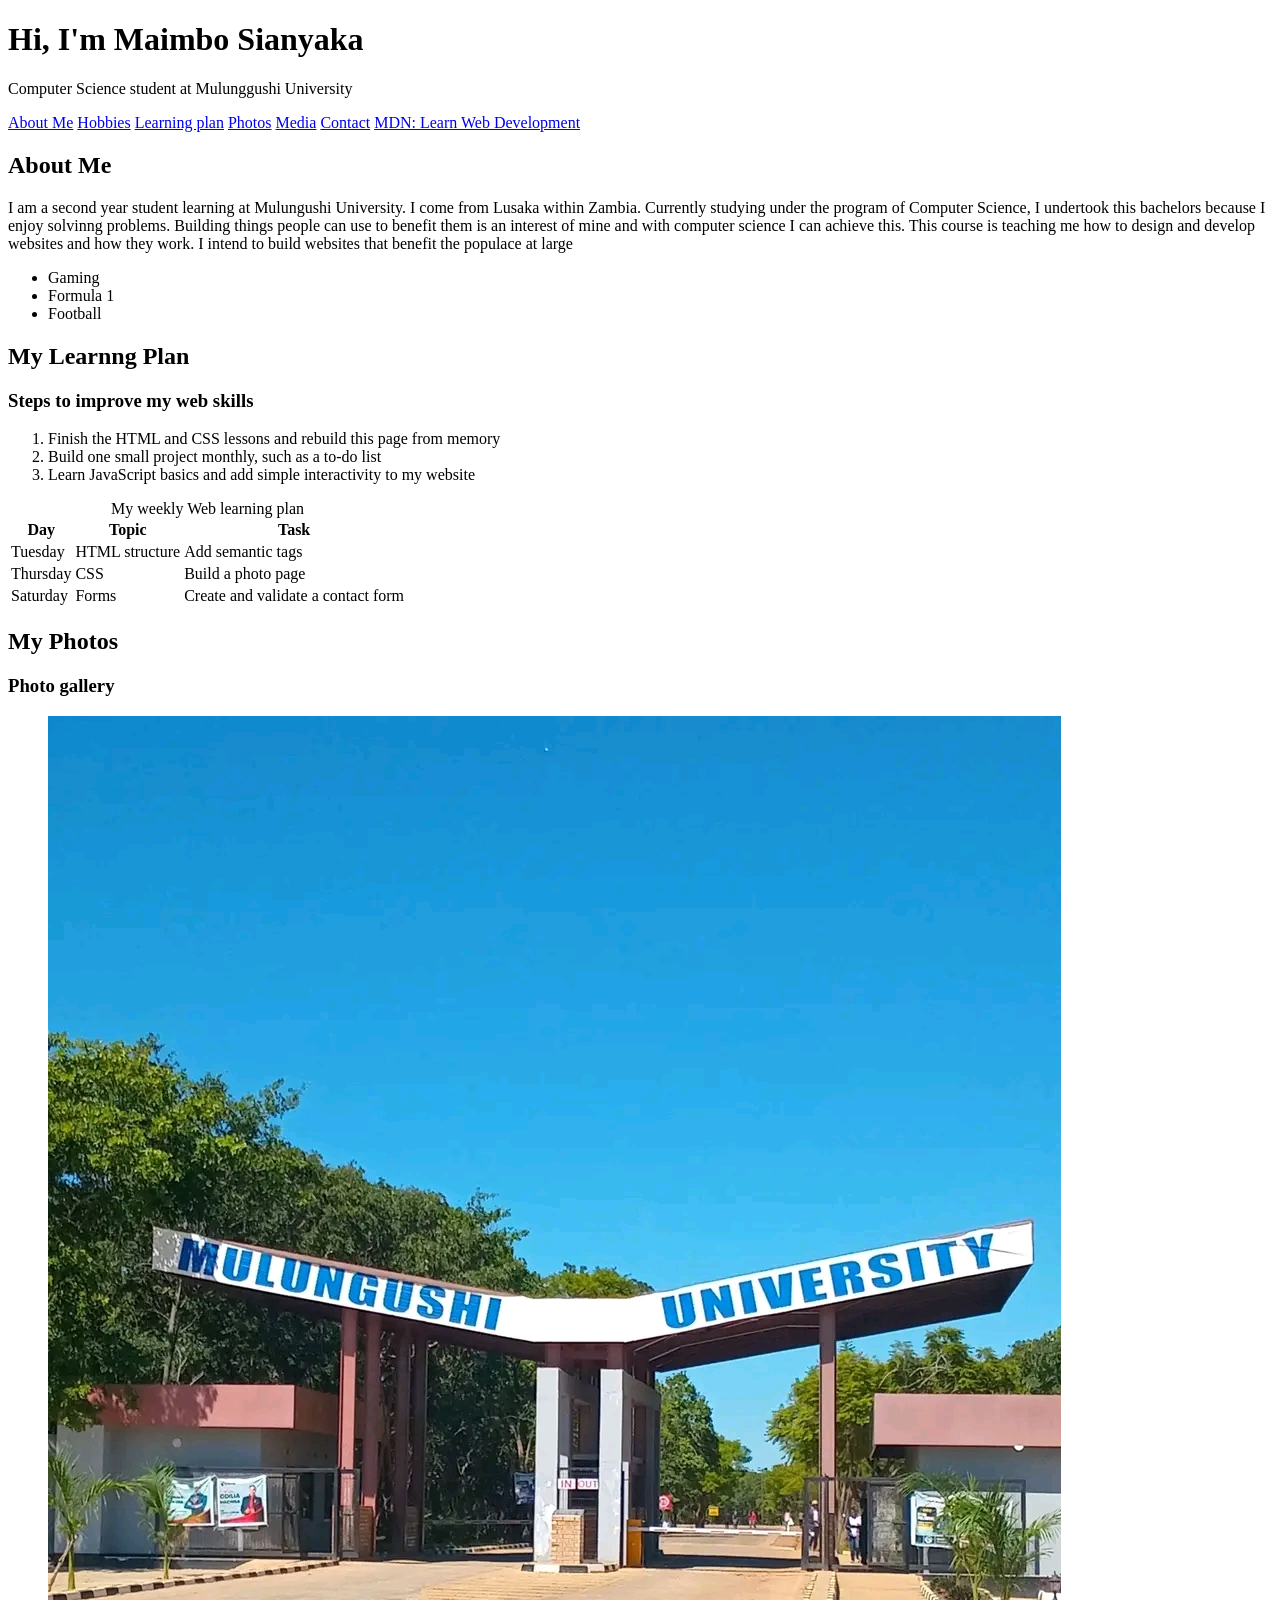
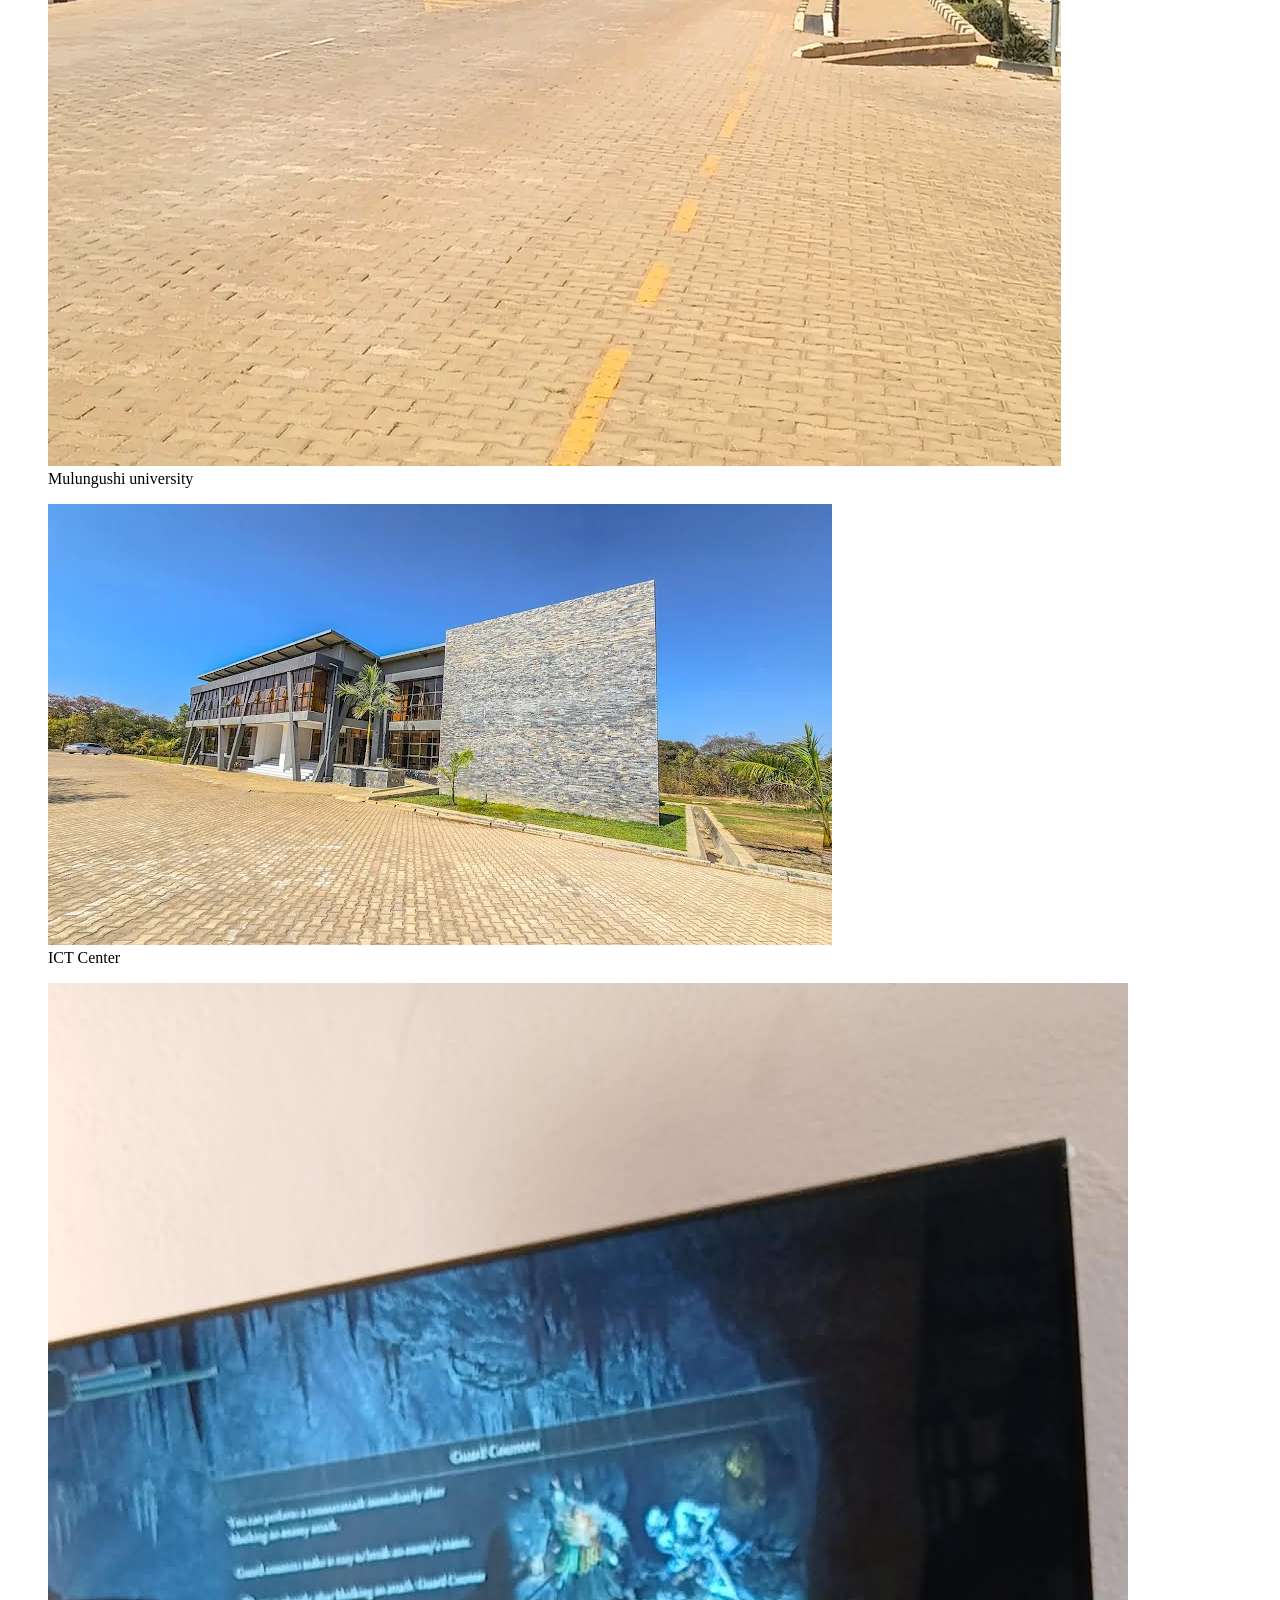
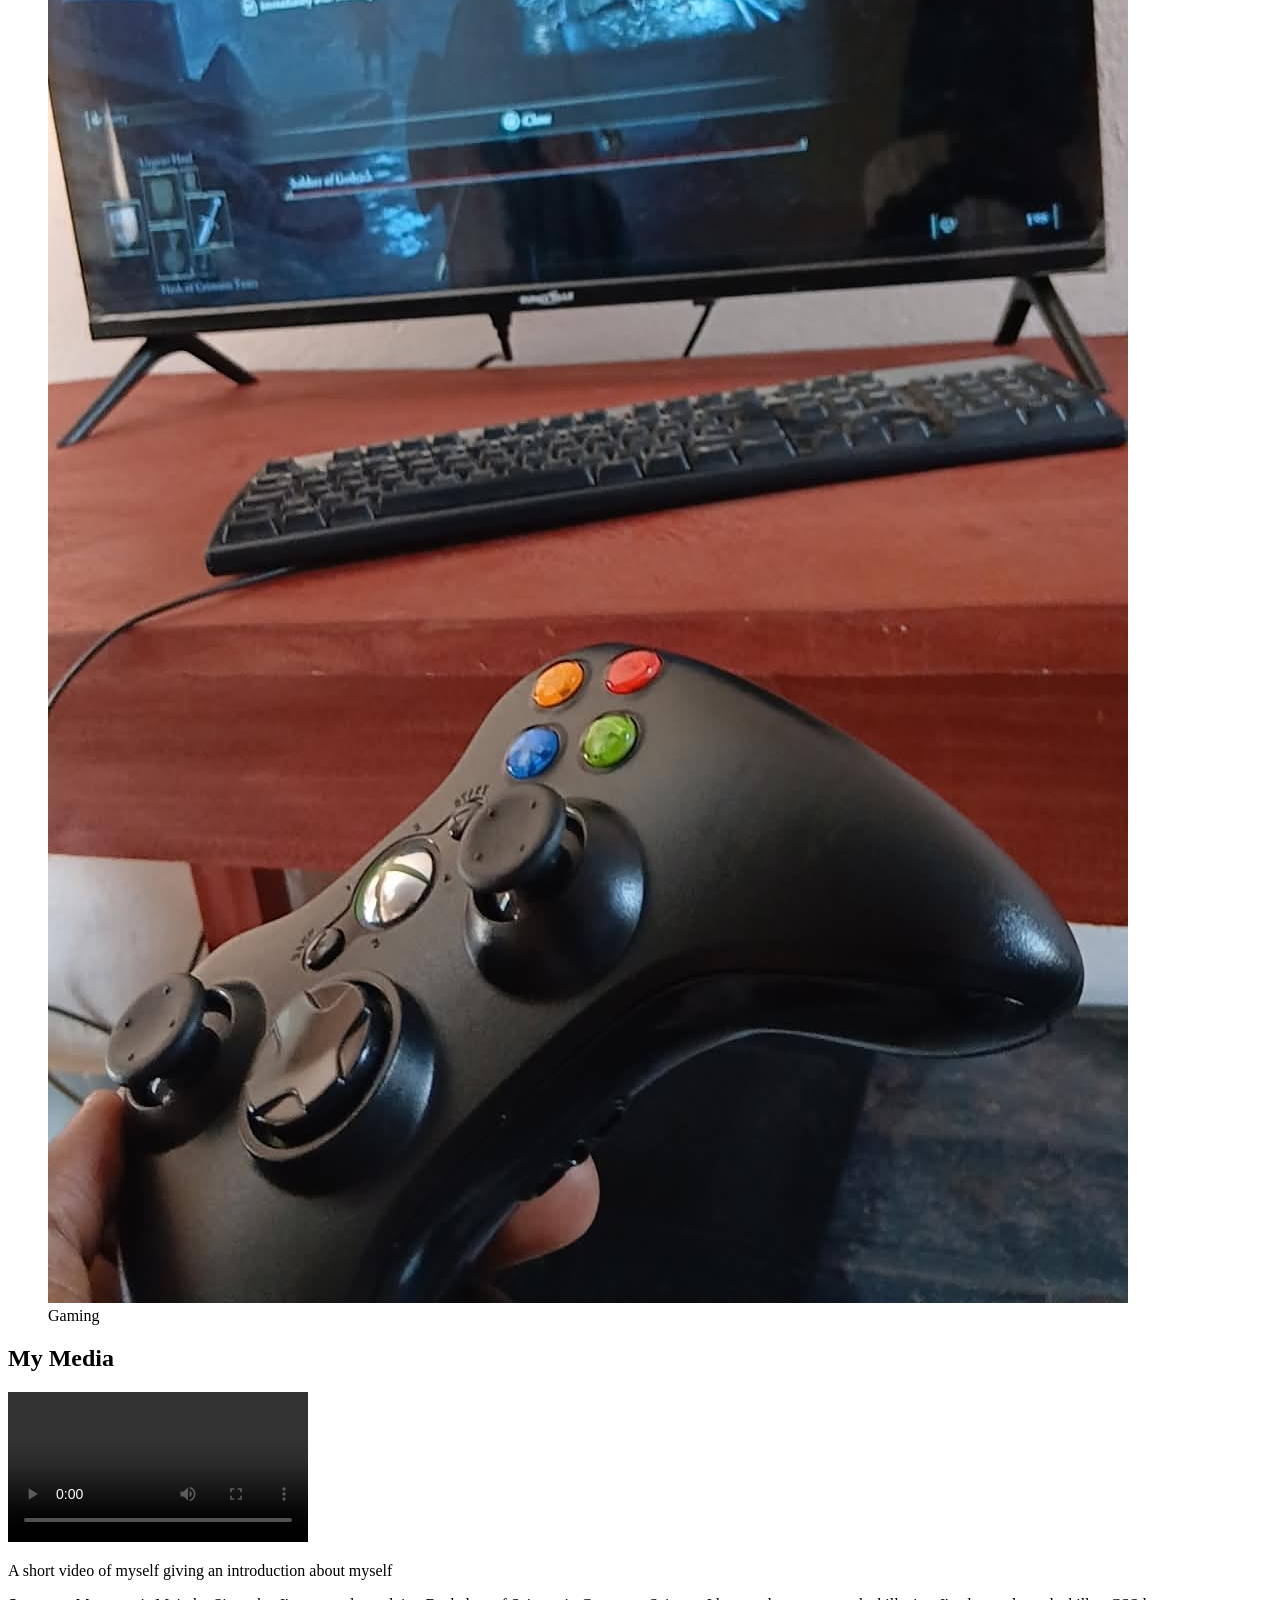
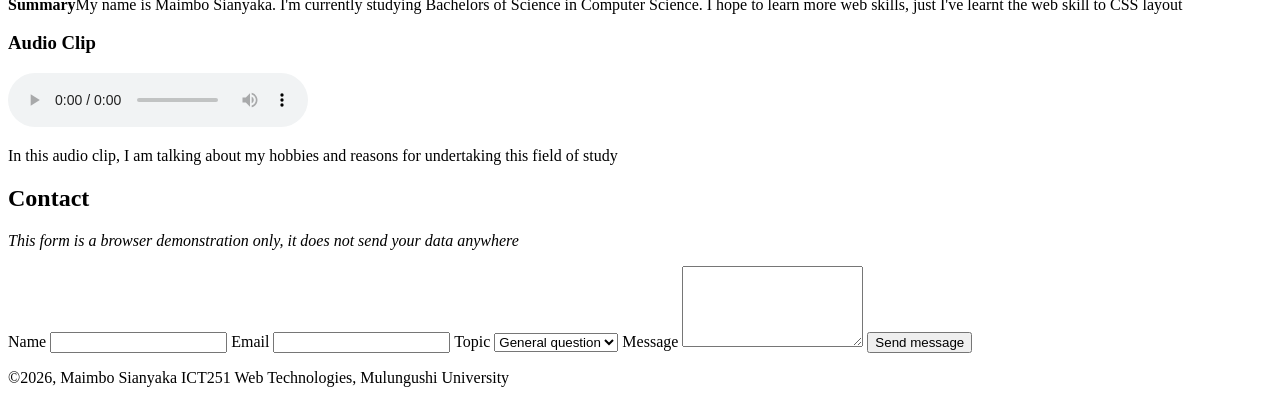
==== index.html @ de240a45 "first commit" ====
<!DOCTYPE html>
<html lang="en">
    <head>
        <meta charset="UTF-8">
        <meta name="viewport" content="width=device-width, initial-scale=1.0">
        <title>MAIMBO SIANYAKA ICT251 STUDENT PORTFOLIO</title>
        <link re="stylesheet" href="css/styles.css">
    </head>
    <body>
        <header>
        <h1>Hi, I'm Maimbo Sianyaka</h1>
        <p>Computer Science student at Mulunggushi University</p>
        </header>

        <nav aria-label="Main navigation">
            <a href="#about">About Me</a>
            <a href="#hobbies">Hobbies</a>
            <a href="#plan">Learning plan</a>
            <a href="#photos">Photos</a>
            <a href="#media">Media</a>
            <a href="#contact">Contact</a>
            <a href="https://developer.mozilla.org/en-US/docs/Learn_web_development"target="_blank" rel="noopener">MDN: Learn Web Development</a>
        </nav>

        <main>
            <section id="hobbies"class="content-sector">
                <h2>About Me</h2>
                <p>
                    I am a second year student learning at Mulungushi University. I come from Lusaka within Zambia.
                    Currently studying under the program of Computer Science, I undertook this bachelors because I enjoy solvinng problems.
                    Building things people can use to benefit them is an interest of mine and with computer science I can achieve this.
                    This course is teaching me how to design and develop websites and how they work. I intend to build websites that benefit the populace at large
                </p>
            </section>

            <section id="hobbies"class="content-section">
                <ul>
                    <li>Gaming</li>
                    <li>Formula 1</li>
                    <li>Football</li>
                </ul>
            </section>

            <section id="plan"class="content-section">
                <h2>My Learnng Plan</h2>
                <h3>Steps to improve my web skills</h3>
                <ol>
                    <li>Finish the HTML and CSS lessons and rebuild this page from memory</li>
                    <li>Build one small project monthly, such as a to-do list</li>
                    <li>Learn JavaScript basics and add simple interactivity to my website</li>
                </ol>

                <div class="table wrap">
                    <table>
                        <caption>My weekly Web learning plan</caption>
                        <thead>
                            <tr><th>Day</th><th>Topic</th><th>Task</th></tr>
                        </thead>
                        <tbody>
                            <tr><td>Tuesday</td><td>HTML structure</td><td>Add semantic tags</td></tr>
                            <tr><td>Thursday</td><td>CSS</td><td>Build a photo page</td></tr>
                            <tr><td>Saturday</td><td>Forms</td><td>Create and validate a contact form</td></tr>
                        </tbody>
                    </table>
                </div>
            </section>

            <section id="photos"class="content-section">
                <h2>My Photos</h2>
                <h3>Photo gallery</h3>
                <div class="gallery">
                    <figure>
                        <img src="images/1790583042500.jpg"alt="Entance of Mulungushi Universuty">
                        <figcaption>Mulungushi university</figcaption>
                    </figure>
                    <figure>
                        <img src="images/IMG_78687c26-0e3e-4fd3-b6dc-ddf5441496a4.webp"alt="The ICT Center of the University">
                        <figcaption>ICT Center</figcaption>
                    </figure>
                    <figure>
                        <img src="images/Snapchat-301104276.jpg"alt="Me carrying out one of my hobbies">
                        <figcaption>Gaming</figcaption>
                    </figure>
                </div>
            </section>

            <section id="media"class="content-section">
                <h2>My Media</h2>
                <video controls preload="metadata">
                    <source src="videos/intro.mp4"type="video/mp4">
                    Your browser does not support the video tag
                </video>
                <p>A short video of myself giving an introduction about myself</p>
                <p><strong>Summary</strong>My name is Maimbo Sianyaka. I'm currently studying Bachelors of Science in Computer Science.
                I hope to learn more web skills, just I've learnt the web skill to CSS layout</p>

                <h3>Audio Clip</h3>
                <audio controls preload="metadata">
                    <source src="videos/Voice123.m4a"type="audio/mpeg">
                    Your browser does not support the audio element.
                </audio>
                <p>In this audio clip, I am talking about my hobbies and reasons for undertaking this field of study</p>
            </section>

            <section id="contact"class="content-section">
                <h2>Contact</h2>
                <p><em>This form is a browser demonstration only, it does not send your data anywhere</em></p>
                <form action="#"method="get">
                    <label for="name">Name</label>
                    <input type="text"id="name"name="name"required>

                    <label for="email">Email</label>
                    <input type="email"id="email"name="email"required>

                    <label for="topic">Topic</label>
                    <select id="topic"name="topic">
                        <option>General question</option>
                        <option>Feedback</option>
                    </select>

                    <label for="message">Message</label>
                    <textarea id="message"name="message"rows="5"required></textarea>

                    <button type="submit">Send message</button>
                </form>
            </section>
        </main>

        <footer>
            <p>&copy;2026, Maimbo Sianyaka ICT251 Web Technologies, Mulungushi University</p>
        </footer>
        
    </body>
</html>
---- css/styles.css ----
*{box-sizing:border-box}

body {
    margin:0;
    font-family:Georgia, 'Times New Roman', Times, serif;
    font-size: 1.05rem;
    line-height: 1.7;
    color: #1c2a24;
    background-color: #f6f8f5;
}

h1,h2,h3 {font-family: 'Trebuchet MS', 'Lucida Sans Unicode', 'Lucida Grande', 'Lucida Sans', Arial, sans-serif; line-height: 1.25;}
h2 {color: #1f4d3a;border-bottom: 3px solid #f2b134;padding-bottom: 0.3rem;}

img,video {max-width: 100%;height: auto;display: block;}
audio {width: 100%;}

header {
    background-color: #1f4d3a;
    color: #ffffff;
    padding: 2.5rem 1rem;
    text-align: center;
}
header h1 {margin: 0 0 0.5rem;font-size: 2.2rem;}
header p {margin: 0;}

nav {
    display: flex;
    flex-wrap: wrap;
    justify-content: center;
    gap: 0.5rem;
    padding: 0.75rem;
    background-color: #163a2b;
}
nav a:hover, nav a:focus {background-color: #f2b134;color: #1c2a24;outline:none}

main {max-width: 900px;margin: 0 auto;padding: 1rem;}

footer {
    background-color: #1c2a24;
    color:#ffffff;
    text-align: center;
    padding: 1rem;
}

.content-section {
    padding: 1.25rem;
    margin:1.5rem 0;
    border: 2px solid #1fad3a;
    border-radius: 8px;
    background-color: #ffffff;
}

.gallery {
    display: grid;
    grid-template-columns: repeat(auto-fit, mimax(220px, 1fr));
    gap: 1rem;
}
.gallery figure {margin: 0;}
.gallery img {width: 100%;height: 200px;object-fit: cover;border-radius: 6px;}
figcaption {font-size: 0.9rem;margin-top:0.4rem;color: #3b4a43;}

.table-wrap {overflow-x: auto;}
table {width: 100%;border-collapse: collapse;margin-top: 1rem;}
caption {font-weight: bold;margin-bottom: 0.5rem;text-align: left;}
th, td {border: 1px solid #9fb3a8;padding: 0.6rem;text-align: lef;}
th {background-color: #1f4d3a;color: #ffffff;}
tbody tr:nth-child(even) {background-color: #f1f6f3;}

form {display: flex;flex-direction: column;gap: 0.5rem;}
label {font-weight: bold;}
input, select, textarea {
    width: 100%;
    padding:0.6rem;
    font: inherit;
    border: 1px solid #6c7f75;
    border-radius: 4px;
}
input:focus, select:focus, textarea:focus {outline: 3px solid #f2b134;}

button [type="submit"] {
    align-self: flex-start;
    margin-top: 0.5rem;
    padding: 0.7rem 1.5rem;
    font: inherit;
    font-weight: bold;
    color: #1c2a24;
    background-color: #f2b134;
    border: 2px solid #1c2a24;
    border-radius:6px;
    cursor: pointer;
}
button [type="submit"]:hover, button[type="submit"]:focus {
    background-color: #1f4d3a;
    color: #ffffff;
}

@media(max-width:600px) {
    header h1{font-size:1.7rem}
}
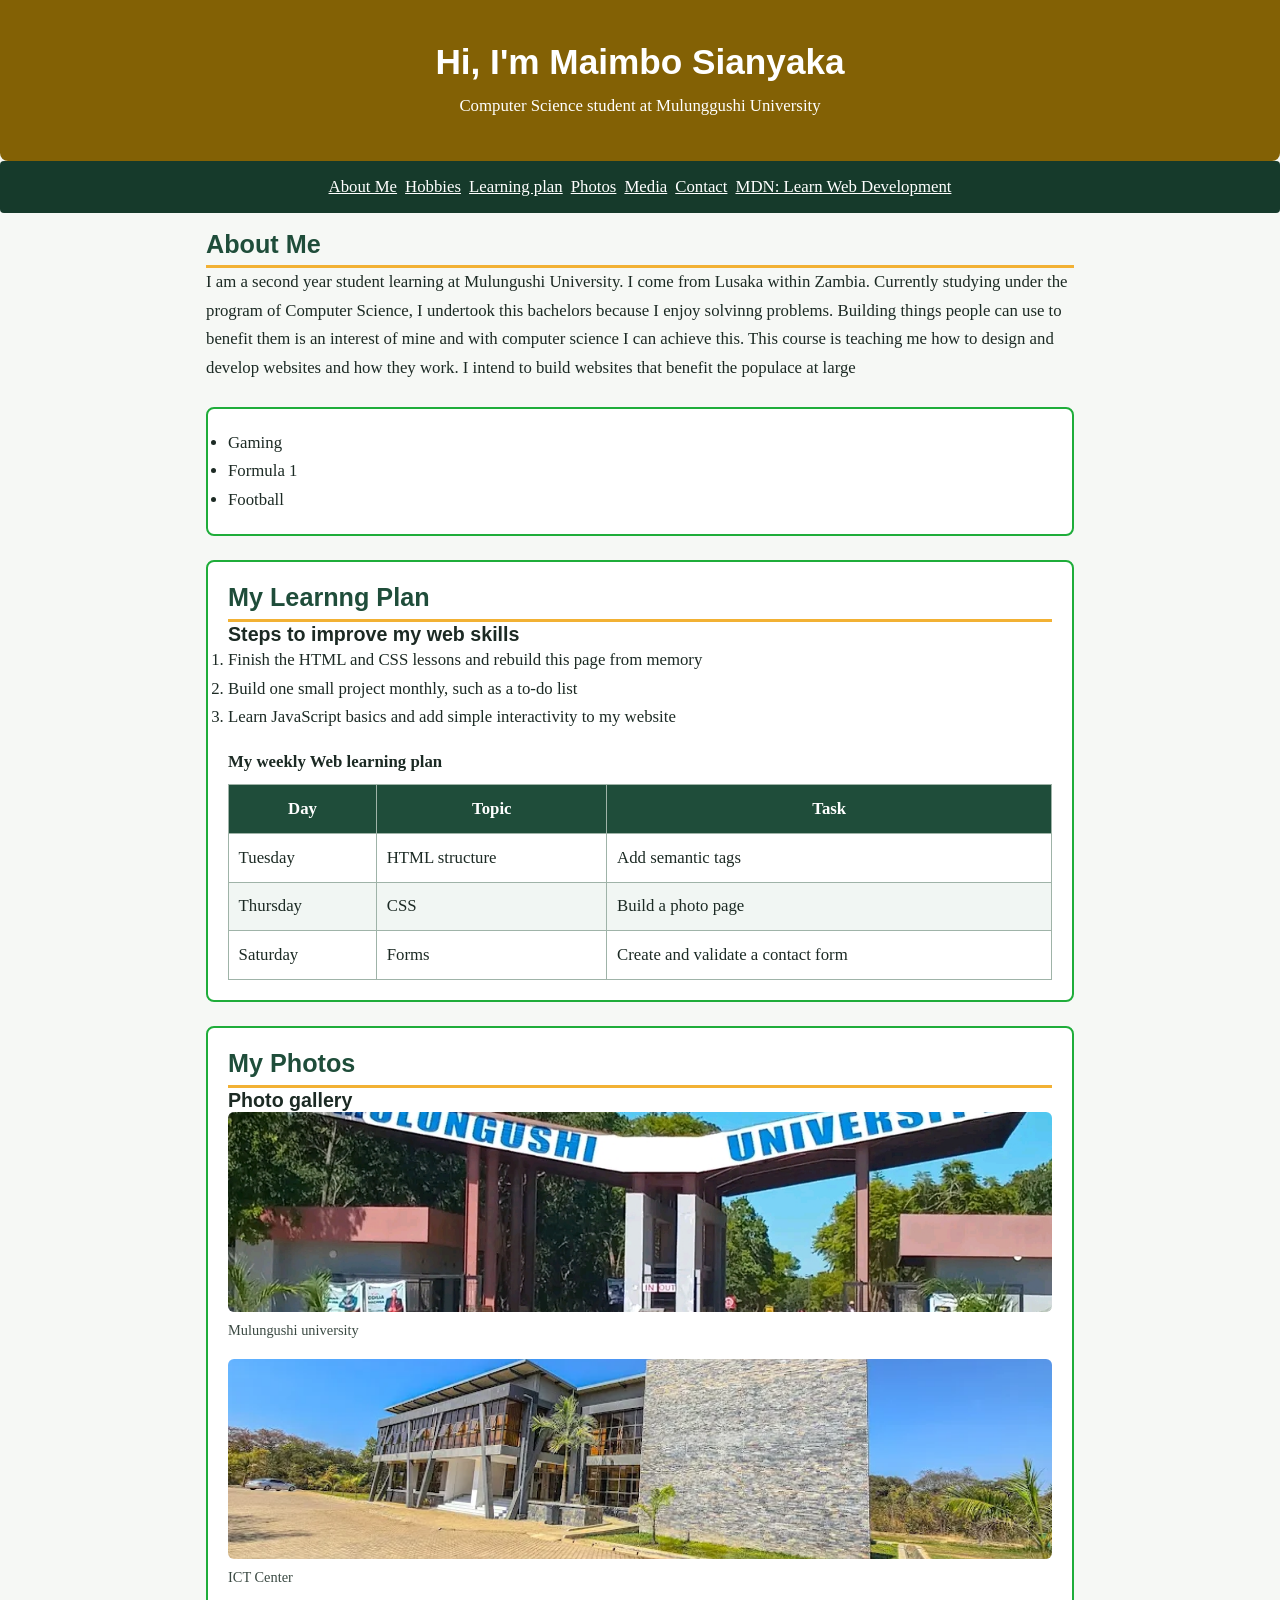
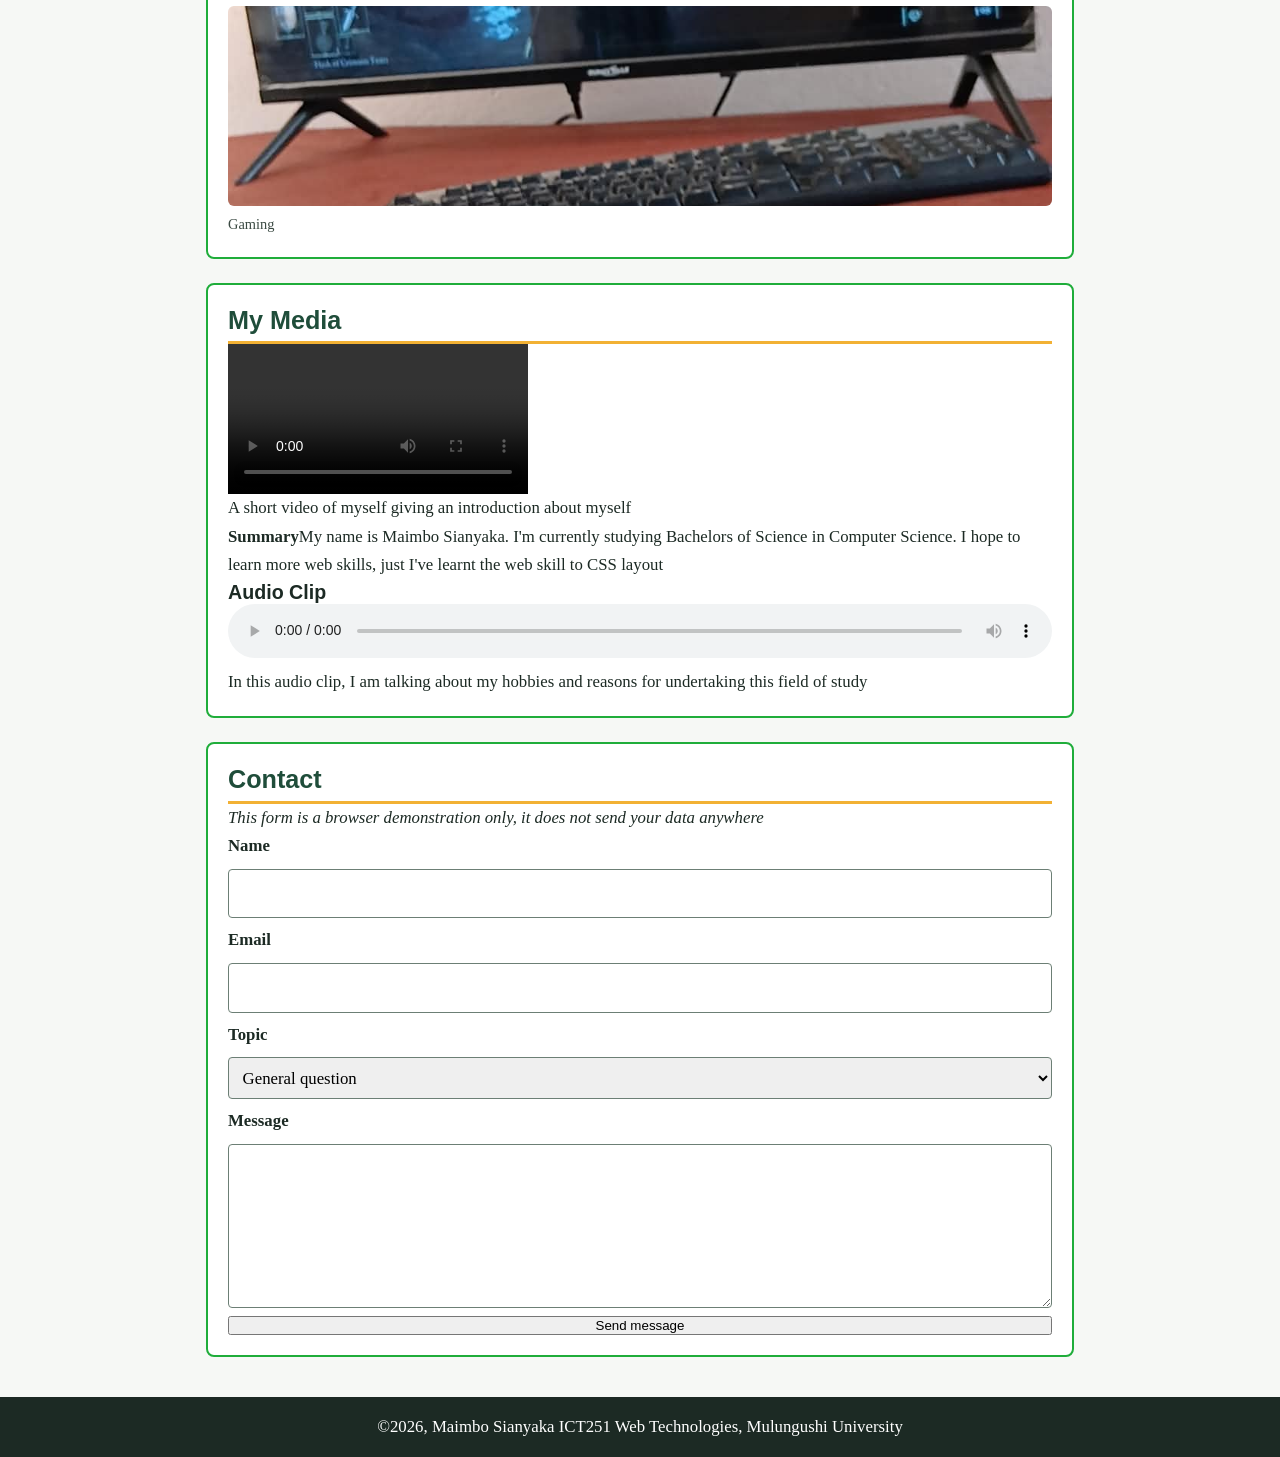
==== commit f30ee778: "addition work" ====
--- a/index.html
+++ b/index.html
@@ -3,8 +3,8 @@
     <head>
         <meta charset="UTF-8">
         <meta name="viewport" content="width=device-width, initial-scale=1.0">
-        <title>MAIMBO SIANYAKA ICT251 STUDENT PORTFOLIO</title>
-        <link re="stylesheet" href="css/styles.css">
+        <title>MAIMBO SIANYAKA 202500643 ICT251 STUDENT PORTFOLIO</title>
+        <link rel="stylesheet" href="css/styles.css">
     </head>
     <body>
         <header>
--- a/css/styles.css
+++ b/css/styles.css
@@ -1,4 +1,8 @@
-*{box-sizing:border-box}
+*{
+    box-sizing:border-box;
+    margin: 0;
+    padding: 0;
+}
 
 body {
     margin:0;
@@ -16,10 +20,11 @@
 audio {width: 100%;}
 
 header {
-    background-color: #1f4d3a;
+    background-color: #836105;
     color: #ffffff;
     padding: 2.5rem 1rem;
     text-align: center;
+    border-radius: 0 0 8px 8px;
 }
 header h1 {margin: 0 0 0.5rem;font-size: 2.2rem;}
 header p {margin: 0;}
@@ -31,8 +36,21 @@
     gap: 0.5rem;
     padding: 0.75rem;
     background-color: #163a2b;
+    border-radius: 4px;
 }
-nav a:hover, nav a:focus {background-color: #f2b134;color: #1c2a24;outline:none}
+a{
+    color: white;
+    transition: ease-in 0.2ms;
+}
+nav a:hover, nav a:focus {
+    background-color: #74c0b6;
+    color: #1c2a24;
+    outline:2px solid #3b4a43;
+    transition: ease-in-out 0.2ms;
+}
+nav ul{
+    color: white;
+}
 
 main {max-width: 900px;margin: 0 auto;padding: 1rem;}
 
@@ -52,7 +70,9 @@
 }
 
 .gallery {
-    display: grid;
+    display: flex;
+    flex-wrap: wrap;
+    flex-direction: column;
     grid-template-columns: repeat(auto-fit, mimax(220px, 1fr));
     gap: 1rem;
 }
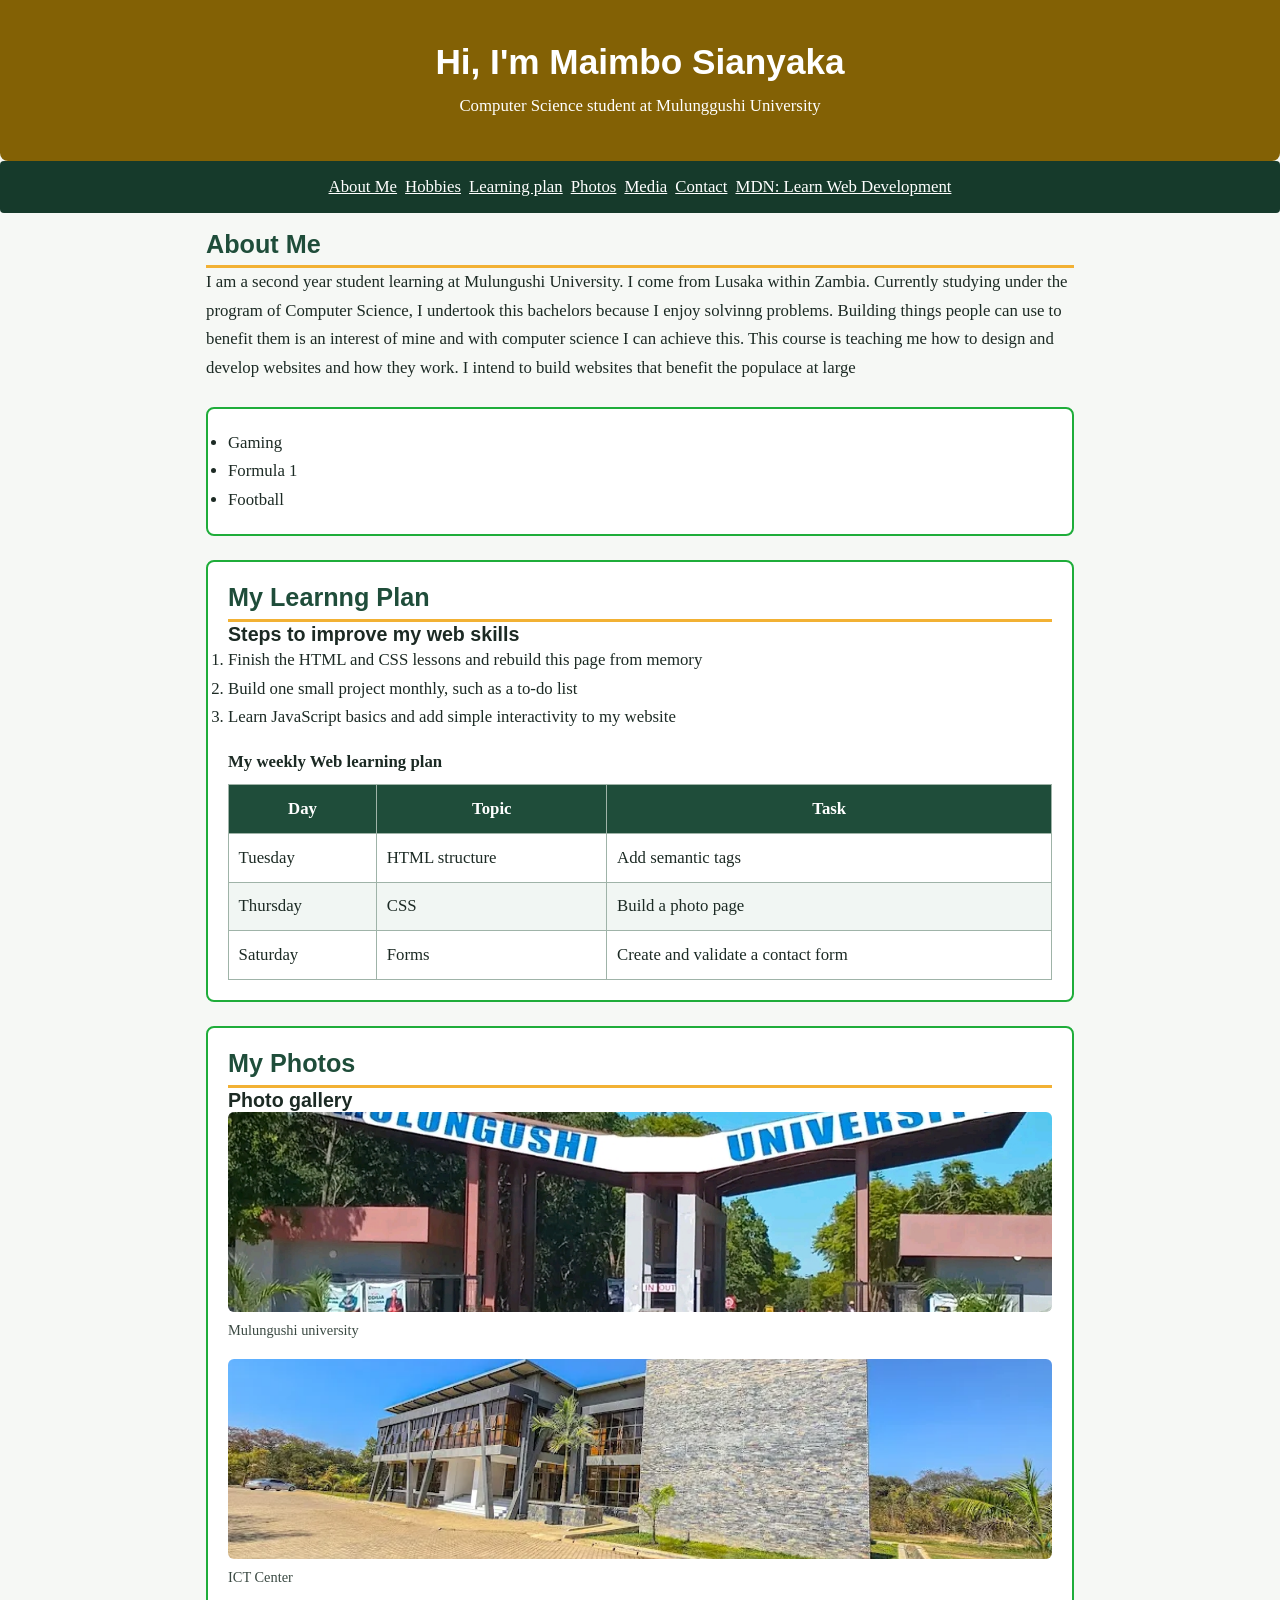
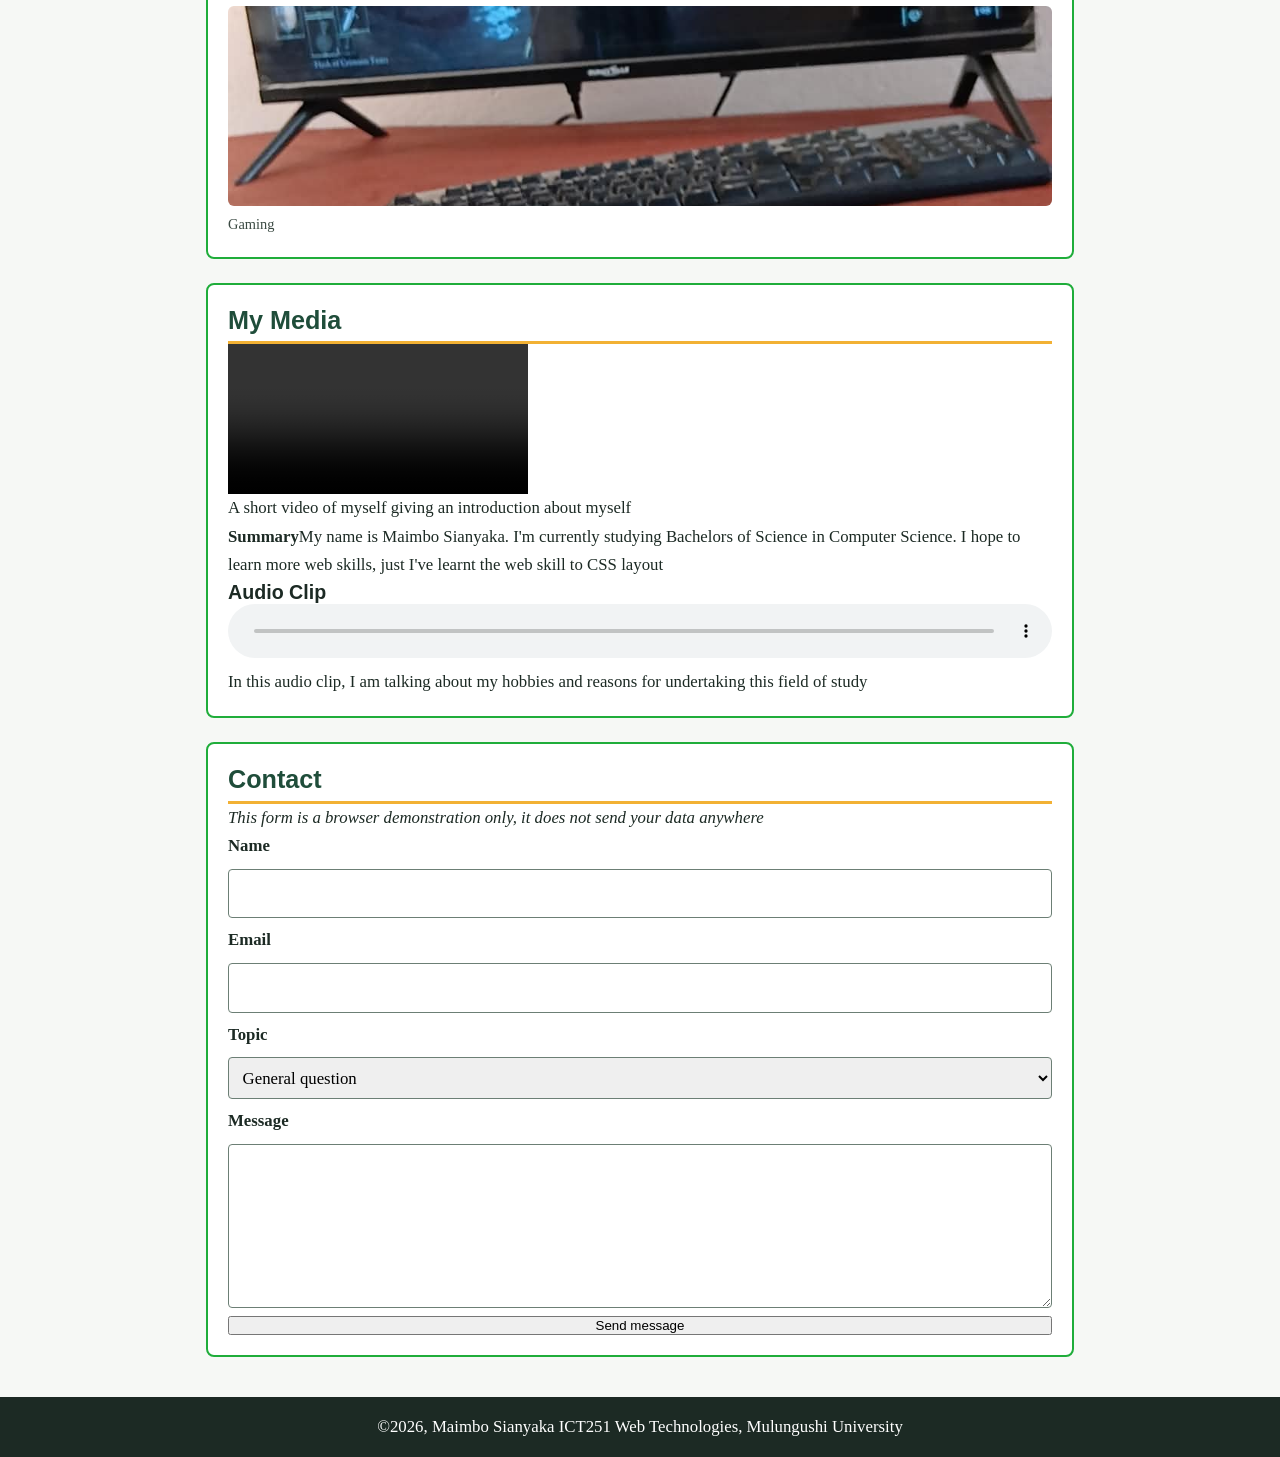
==== commit 0b11eafa: "addition of video" ====
--- a/index.html
+++ b/index.html
@@ -87,7 +87,7 @@
             <section id="media"class="content-section">
                 <h2>My Media</h2>
                 <video controls preload="metadata">
-                    <source src="videos/intro.mp4"type="video/mp4">
+                    <source src="videos/VID-20260928-WA0168.mp4"type="video/mp4">
                     Your browser does not support the video tag
                 </video>
                 <p>A short video of myself giving an introduction about myself</p>
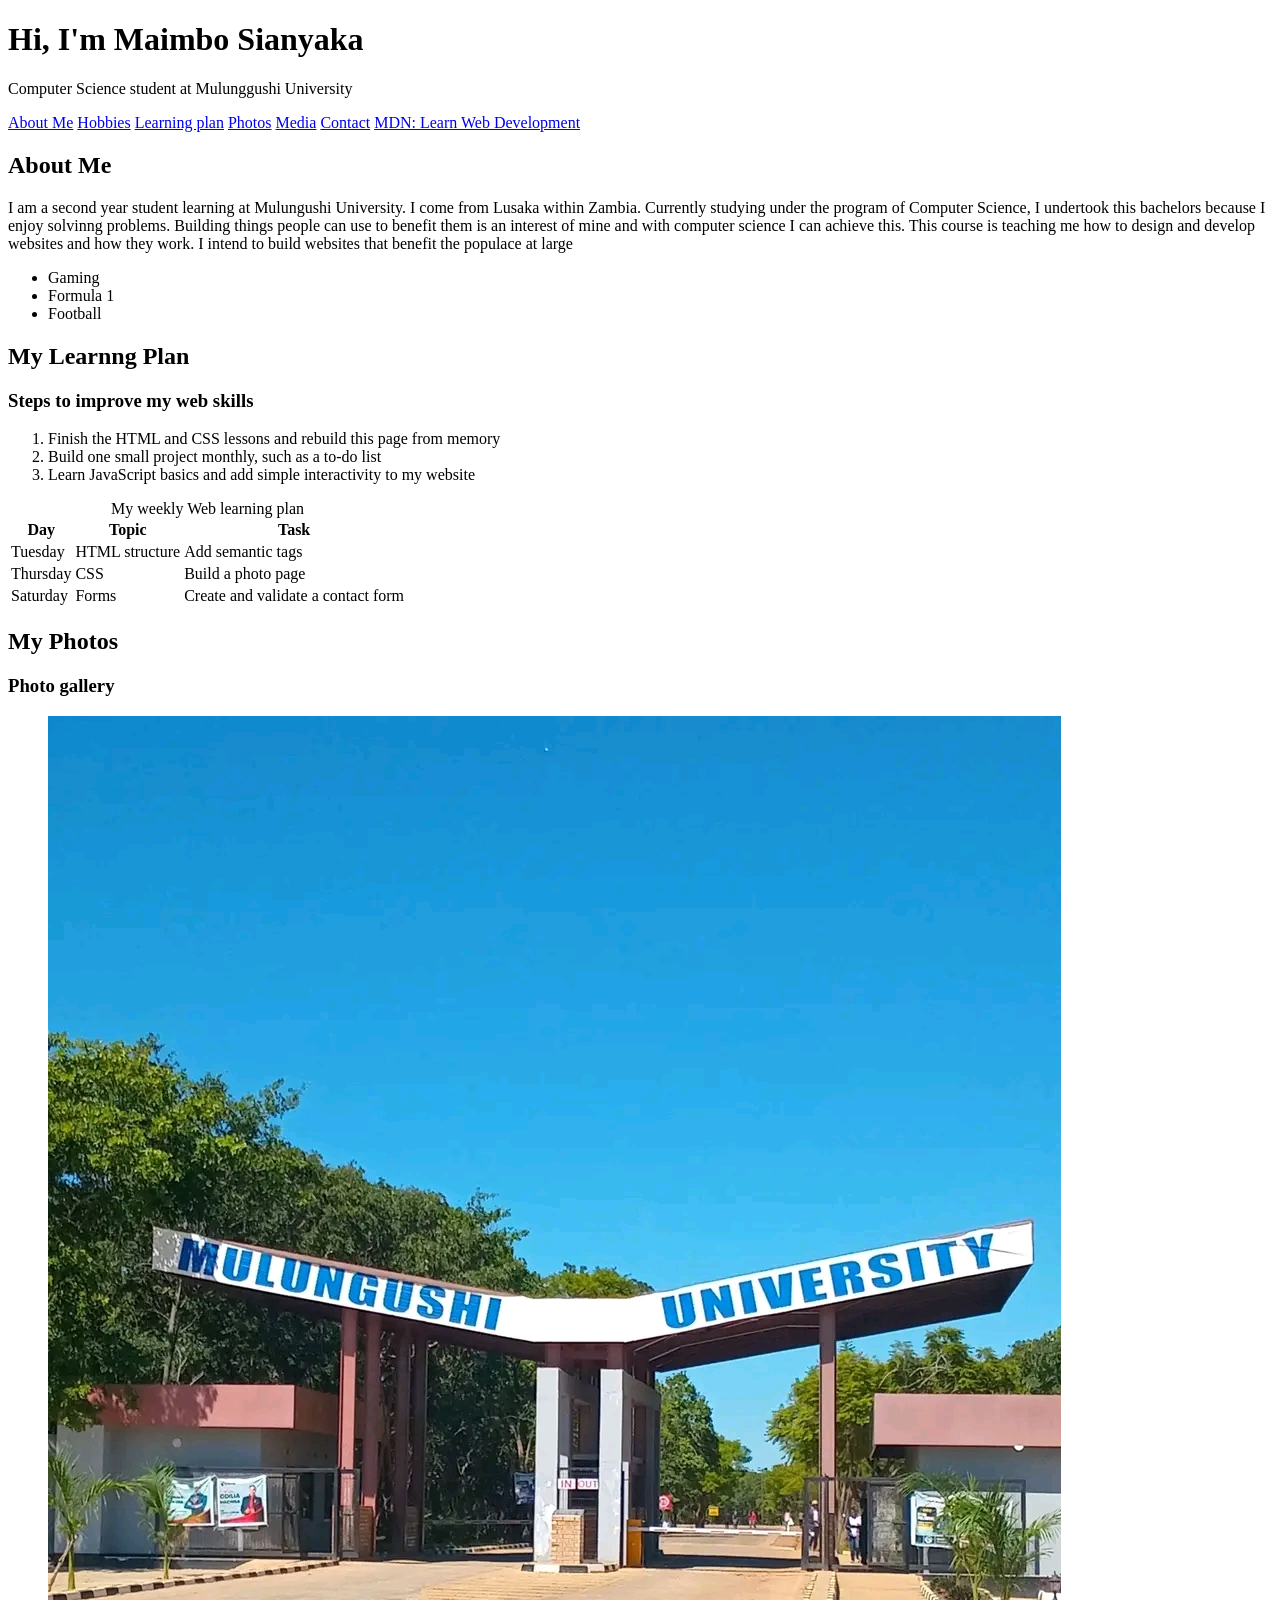
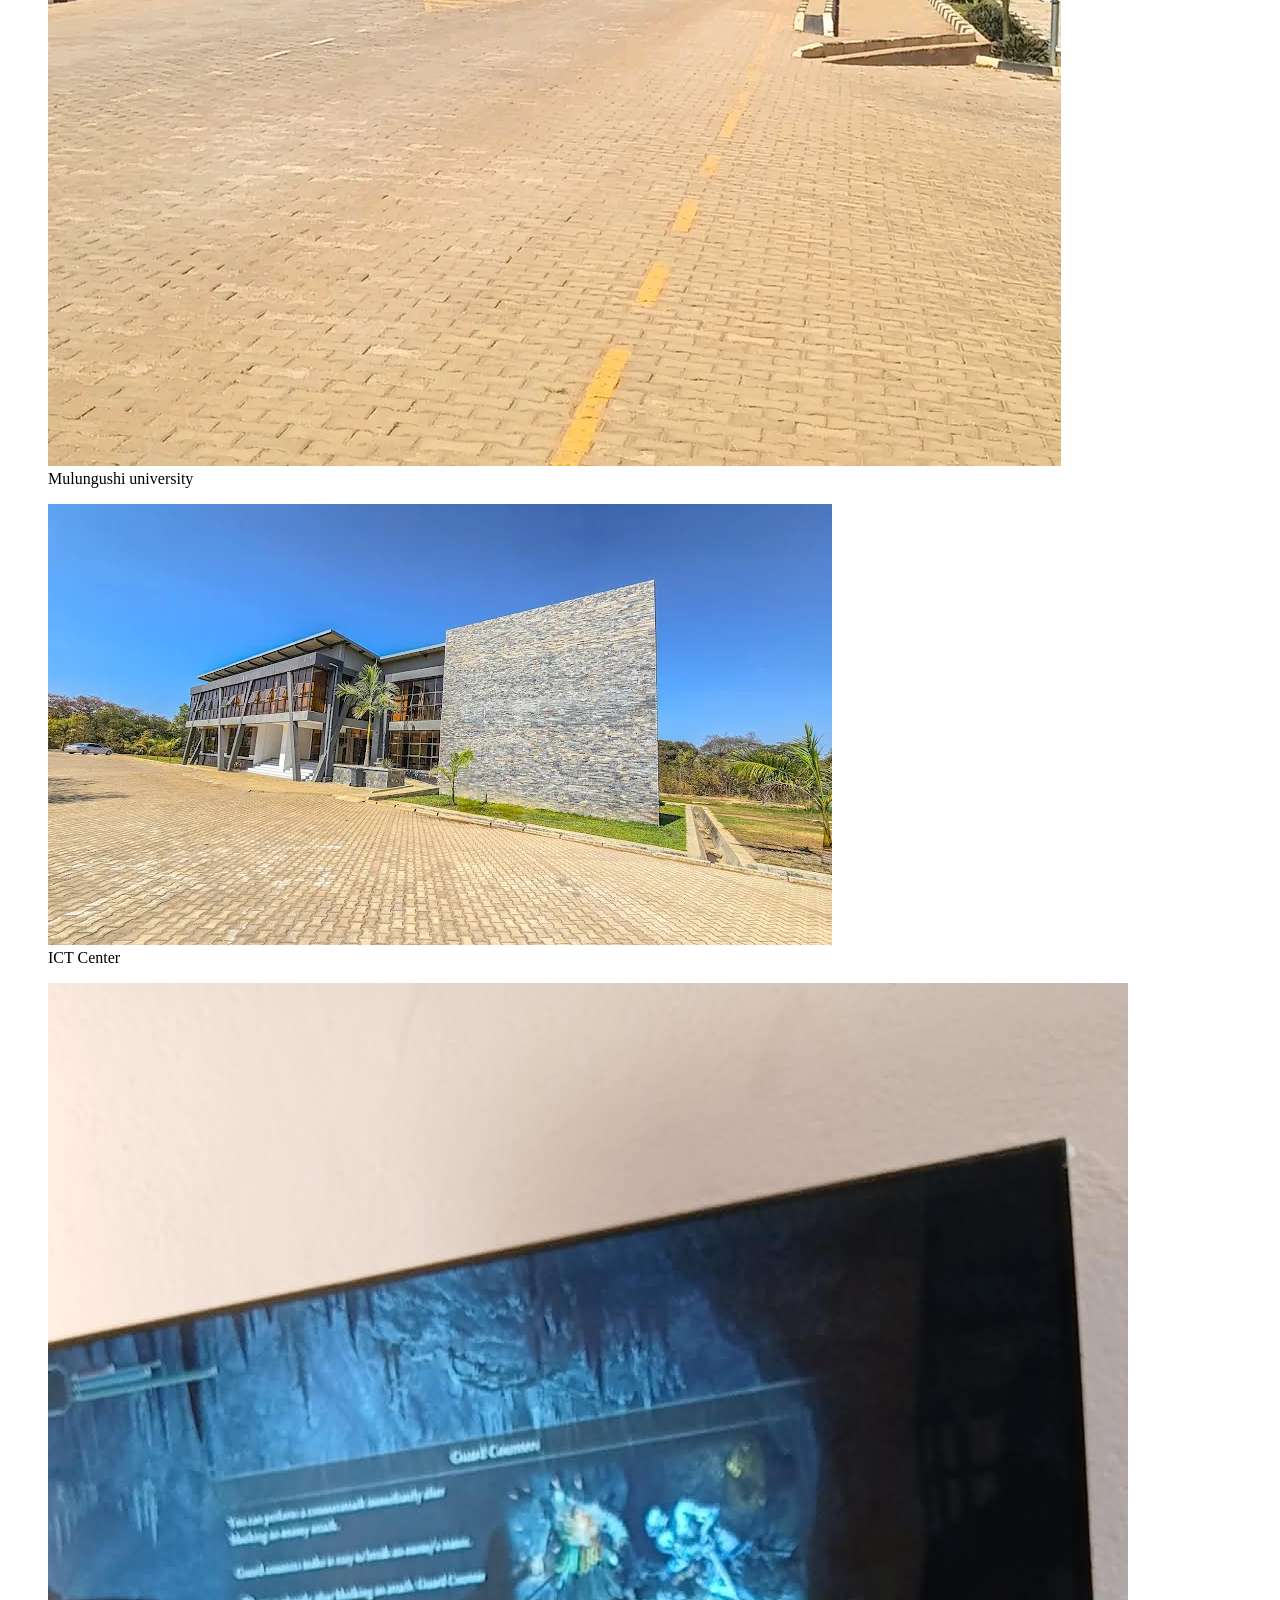
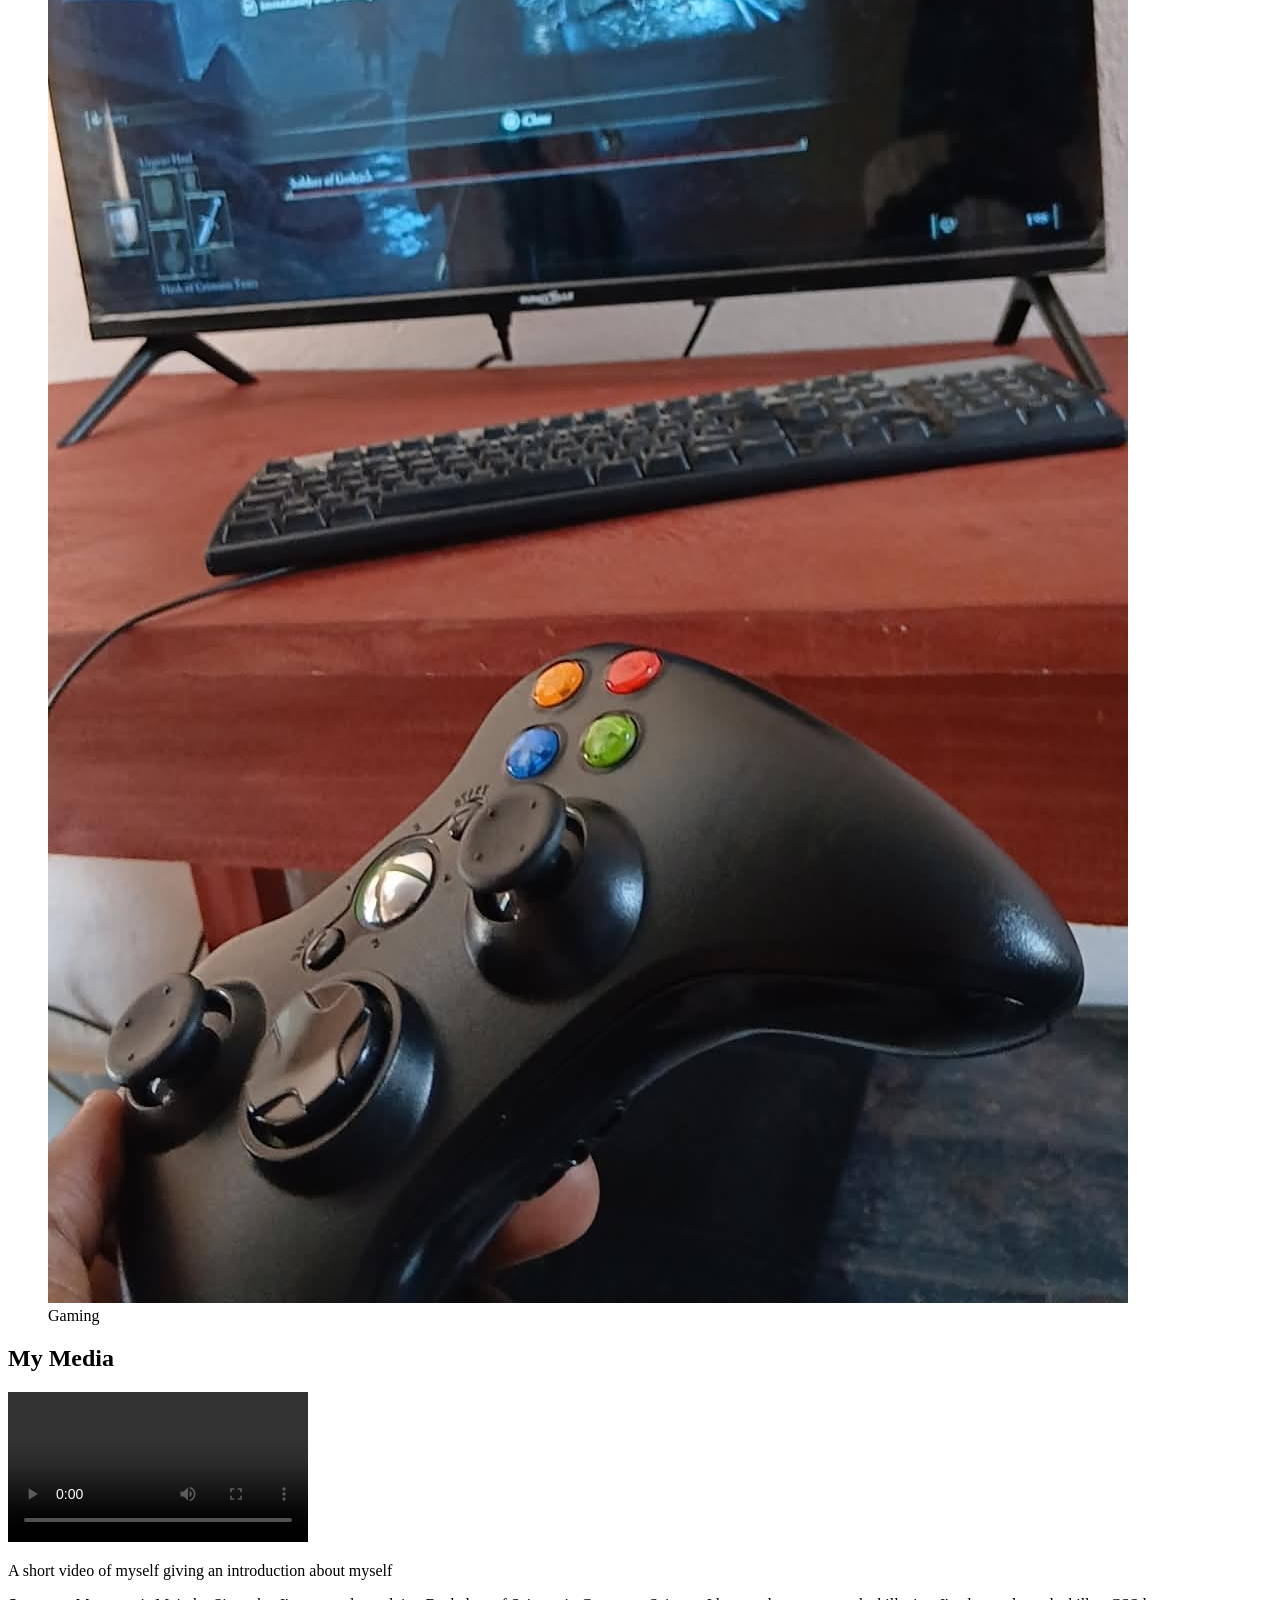
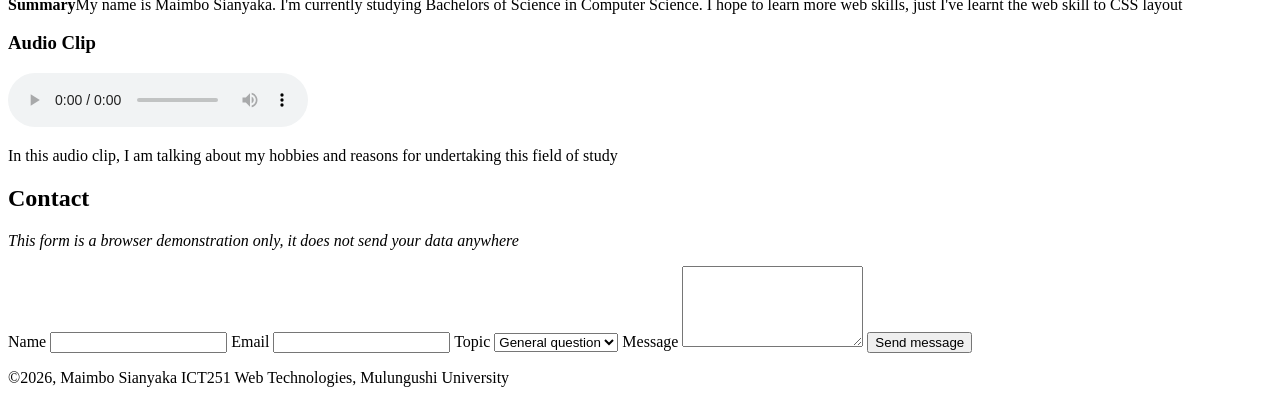
==== commit 685c2558: "Merge branch 'main' of https://github.com/Maisiany90065/mywebtech" ====
--- a/index.html
+++ b/index.html
@@ -3,8 +3,8 @@
     <head>
         <meta charset="UTF-8">
         <meta name="viewport" content="width=device-width, initial-scale=1.0">
-        <title>MAIMBO SIANYAKA 202500643 ICT251 STUDENT PORTFOLIO</title>
-        <link rel="stylesheet" href="css/styles.css">
+        <title>MAIMBO SIANYAKA ICT251 STUDENT PORTFOLIO</title>
+        <link re="stylesheet" href="css/styles.css">
     </head>
     <body>
         <header>
@@ -131,4 +131,4 @@
         </footer>
         
     </body>
-</html>+</html>
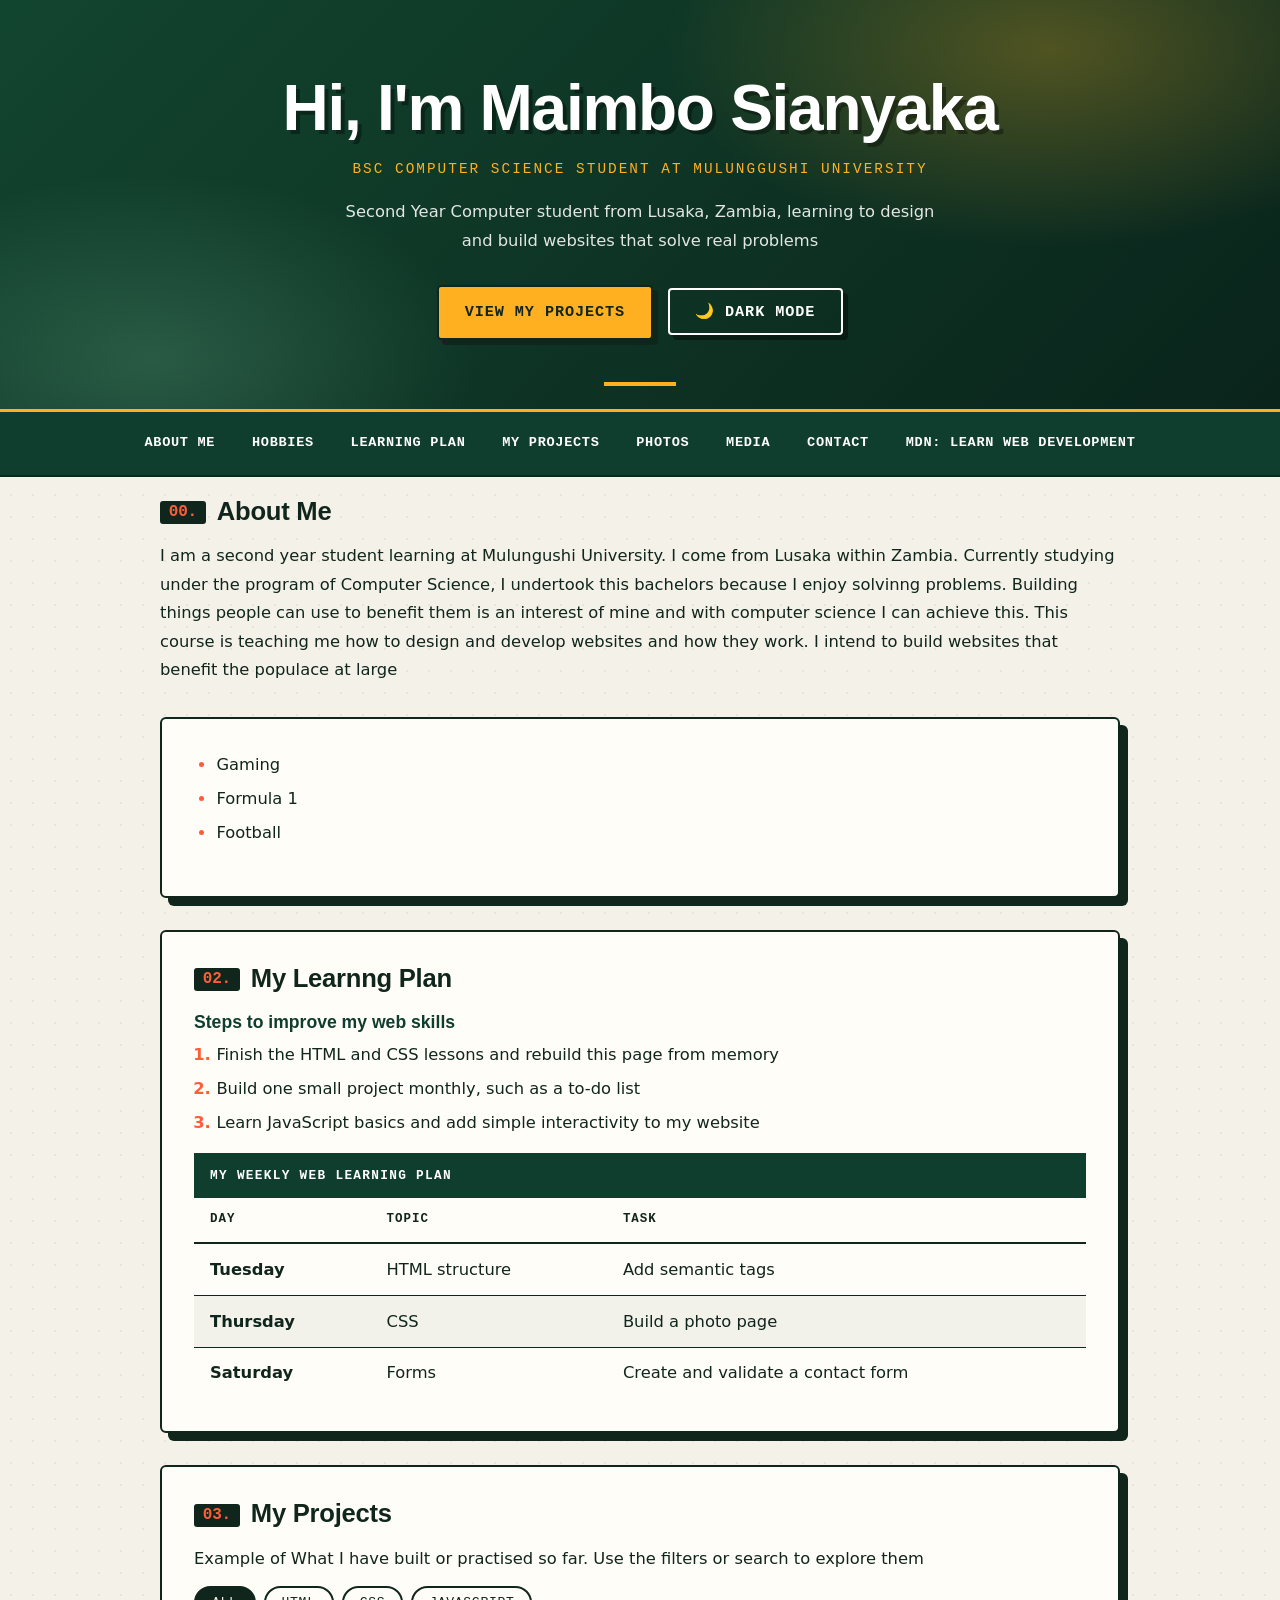
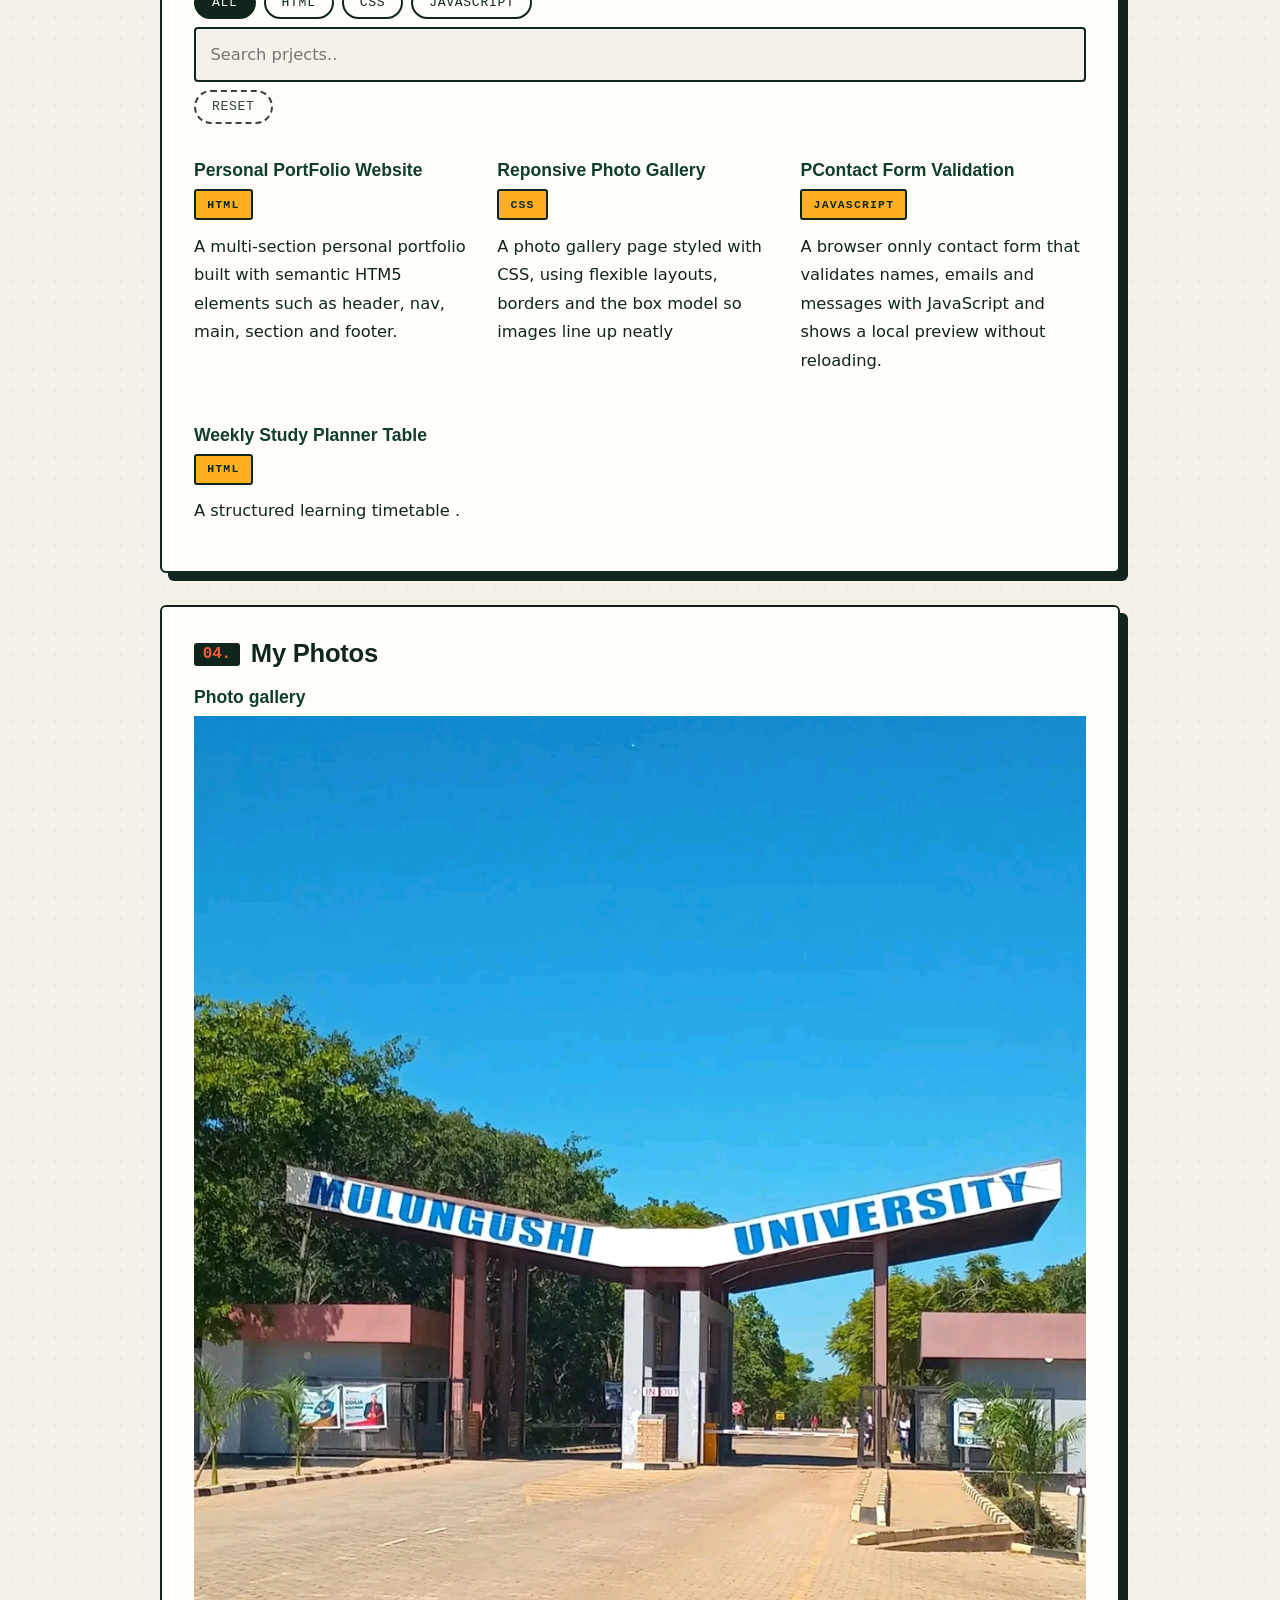
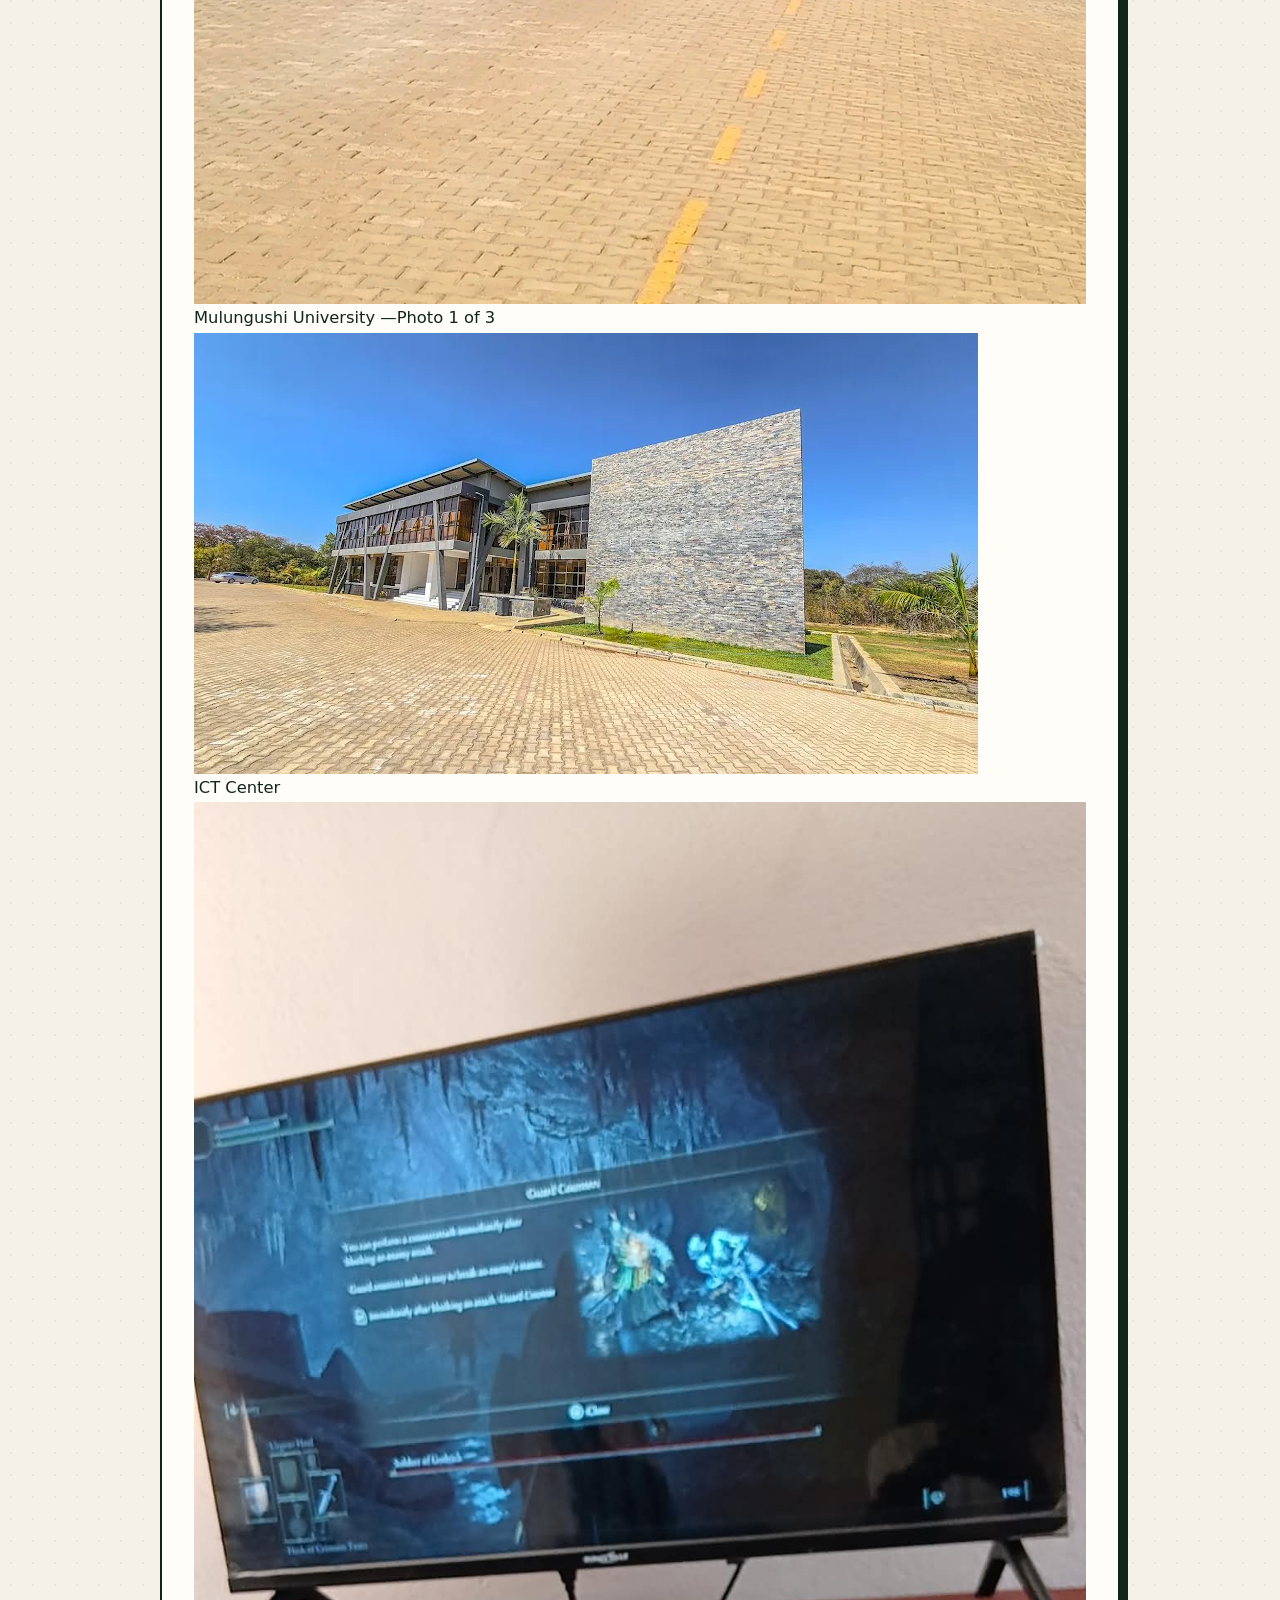
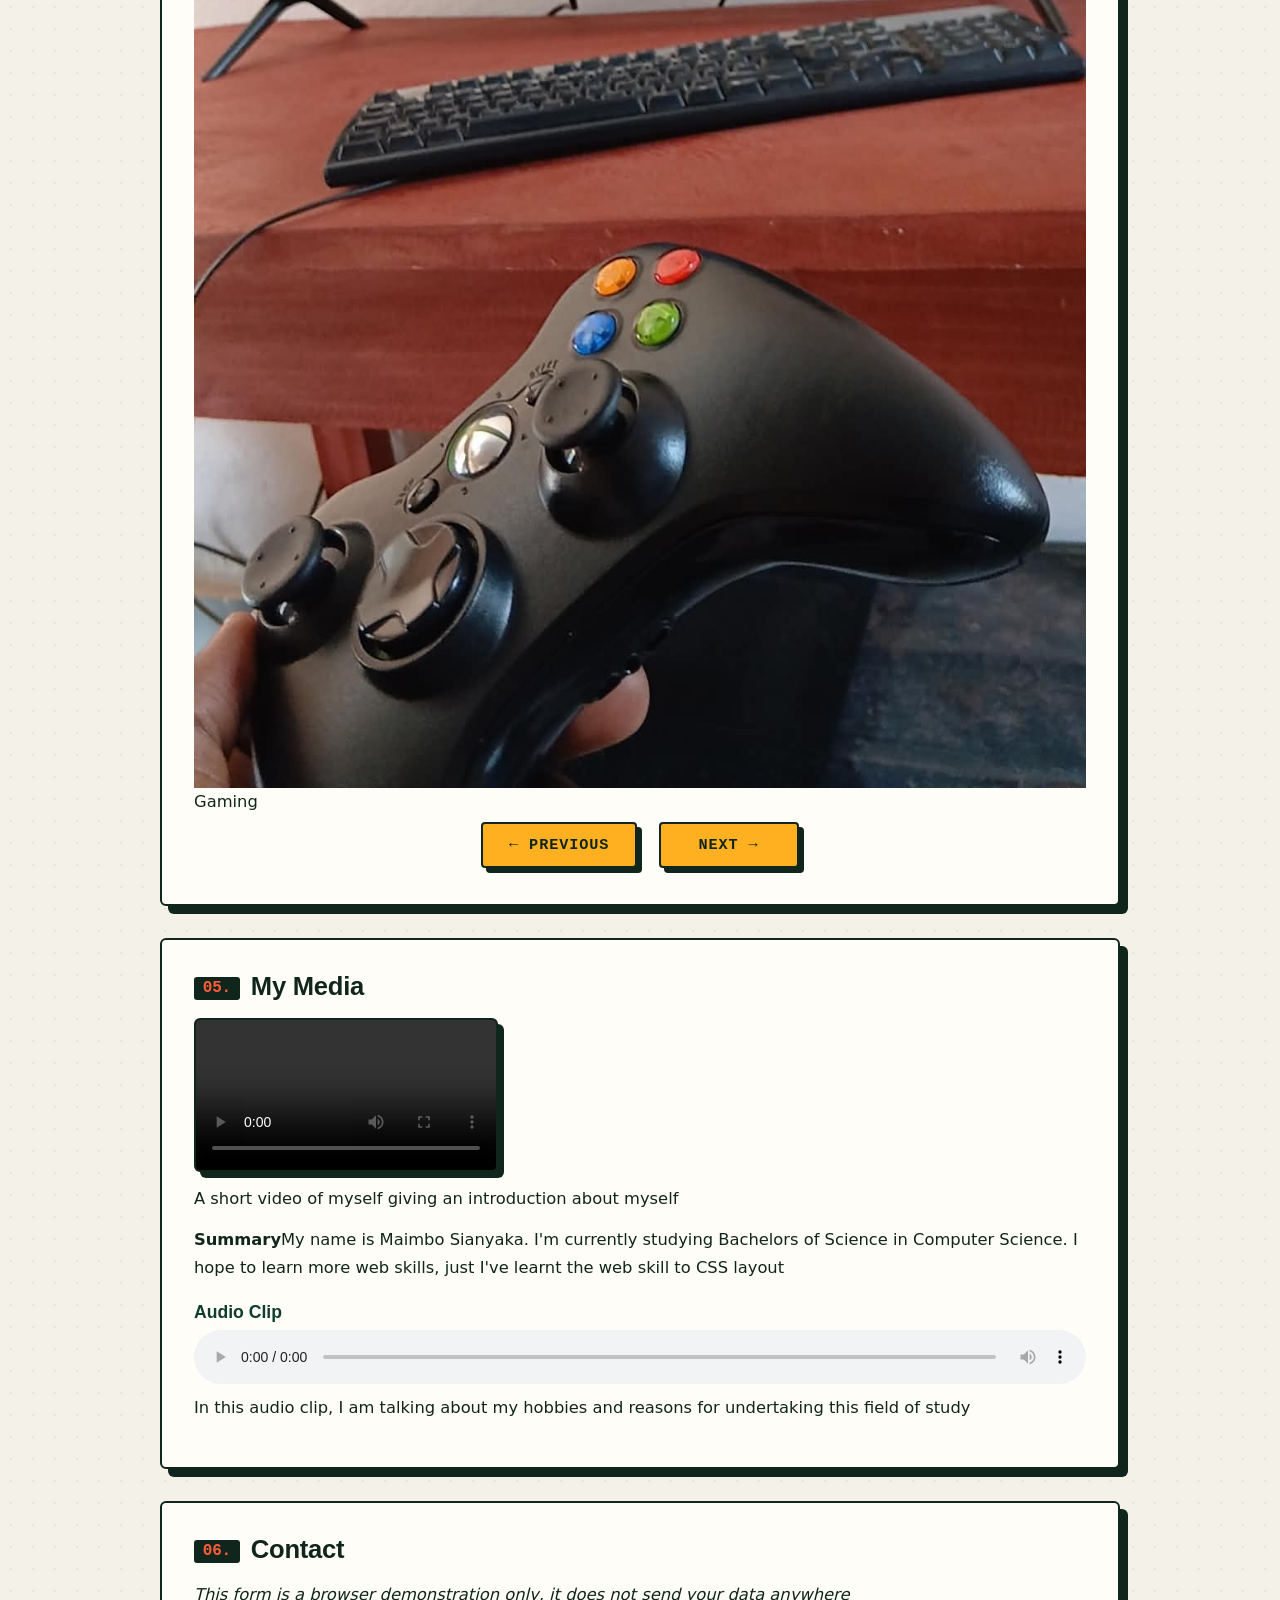
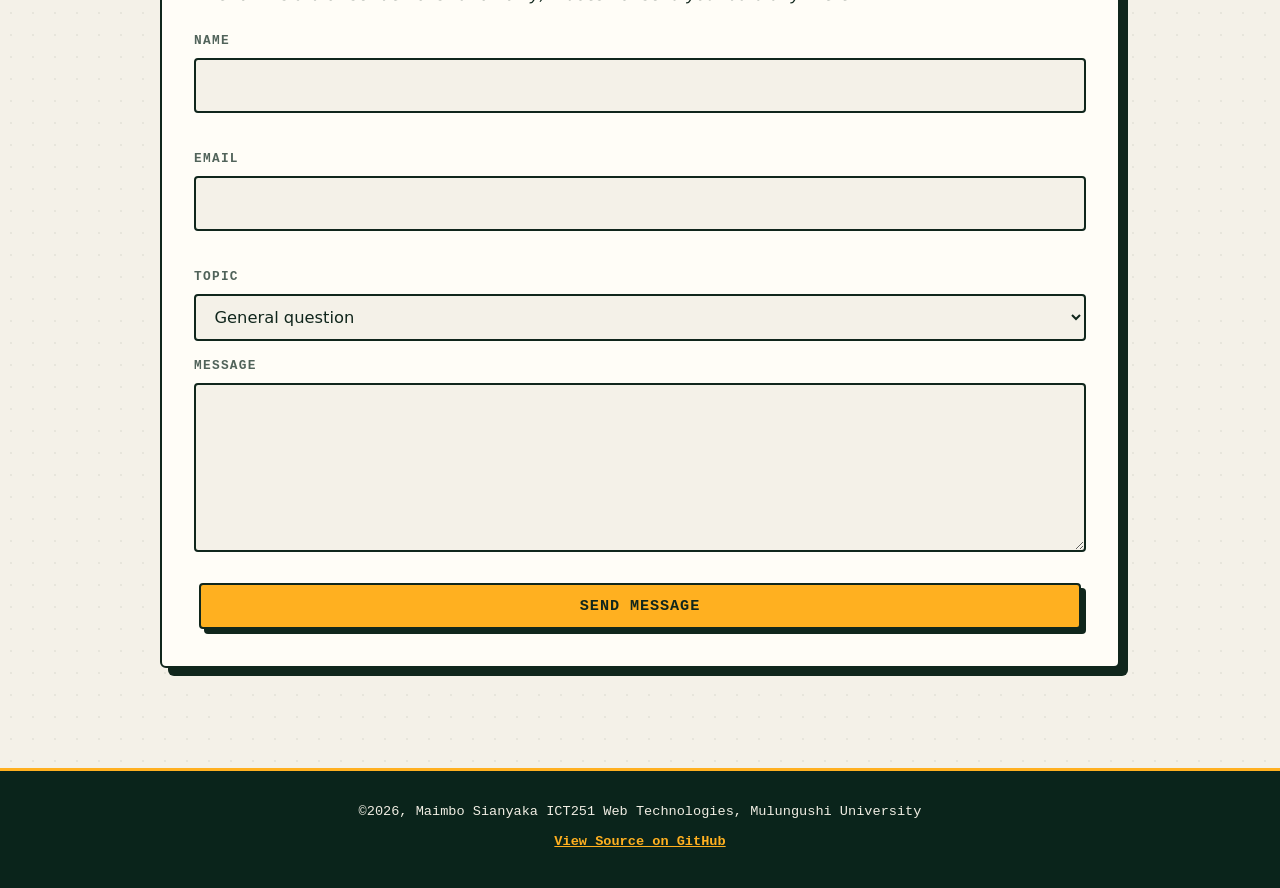
==== commit 5792d850: "making the site responsive and interactive with javascript" ====
--- a/index.html
+++ b/index.html
@@ -4,25 +4,31 @@
         <meta charset="UTF-8">
         <meta name="viewport" content="width=device-width, initial-scale=1.0">
         <title>MAIMBO SIANYAKA ICT251 STUDENT PORTFOLIO</title>
-        <link re="stylesheet" href="css/styles.css">
+        <link rel="stylesheet" href="css/styles.css">
+        <script src ="js/script.js" defer></script>
     </head>
     <body>
-        <header>
+        <a class="skip-link" href = "#main-content">Skip to main content</a>
+        <header class="site-header">
         <h1>Hi, I'm Maimbo Sianyaka</h1>
-        <p>Computer Science student at Mulunggushi University</p>
+        <p class="tagline">BSc Computer Science student at Mulunggushi University</p>
+        <p class="intro">Second Year Computer student from Lusaka, Zambia, learning to design and build websites that solve real problems</p>
+        <a class="button" href ="#projects">View My Projects</a>
+        <button type="button" id="theme-toggle" class="button button-secondary" aria-pressed="false">&#127769; Dark mode</button>
         </header>
 
-        <nav aria-label="Main navigation">
+        <nav class="main-nav" aria-label="Main navigation">
             <a href="#about">About Me</a>
             <a href="#hobbies">Hobbies</a>
             <a href="#plan">Learning plan</a>
+            <a href="#projects">My Projects</a>
             <a href="#photos">Photos</a>
             <a href="#media">Media</a>
             <a href="#contact">Contact</a>
             <a href="https://developer.mozilla.org/en-US/docs/Learn_web_development"target="_blank" rel="noopener">MDN: Learn Web Development</a>
         </nav>
 
-        <main>
+        <main id="main-content">
             <section id="hobbies"class="content-sector">
                 <h2>About Me</h2>
                 <p>
@@ -65,22 +71,63 @@
                 </div>
             </section>
 
+            <section id="projects" class="content-section">
+                <h2>My Projects</h2>
+                <p>Example of What I have built or practised so far. Use the filters or search to explore them</p>
+
+                <div class="filter-bar" role="group" aria-label="Filter projects">
+                    <button type="button" class="filter-btn active" data-filter="all" aria-pressed="true">All</button>
+                    <button type="button" class="filter-btn" data-filter="html" aria-pressed="false">HTML</button>
+                    <button type="button" class="filter-btn" data-filter="css" aria-pressed="false">CSS</button>
+                    <button type="button" class="filter-btn" data-filter="js" aria-pressed="false">JavaScript</button>
+                    <input type="search" id="projects-search" placeholder="Search prjects.." aria-label="Search Projects">
+                    <button type="button" id="filter-reset" class="filter-btn">Reset</button>
+                </div>
+
+                <div class="projects-grid">
+                    <article class="projects card" data-category="html">
+                        <h3>Personal PortFolio Website</h3>
+                        <p class="project-tag">HTML</p>
+                        <p>A multi-section personal portfolio built with semantic HTM5 elements such as header, nav, main, section and footer.</p>
+                    </article>
+                     <article class="projects card" data-category="css">
+                        <h3>Reponsive Photo Gallery</h3>
+                        <p class="project-tag">CSS</p>
+                        <p>A photo gallery page styled with CSS, using flexible layouts, borders and the box model so images line up neatly</p>
+                    </article>
+                     <article class="projects card" data-category="js">
+                        <h3>PContact Form Validation</h3>
+                        <p class="project-tag">JavaScript</p>
+                        <p>A browser onnly contact form that validates names, emails and messages with JavaScript and shows a local preview without reloading.</p>
+                    </article>
+                     <article class="projects card" data-category="html">
+                        <h3>Weekly Study Planner Table</h3>
+                        <p class="project-tag">HTML</p>
+                        <p>A structured learning timetable .</p>
+                    </article>
+                </div>
+            </section>
+
             <section id="photos"class="content-section">
                 <h2>My Photos</h2>
                 <h3>Photo gallery</h3>
-                <div class="gallery">
+                <div class="gallery-viwer">
                     <figure>
-                        <img src="images/1790583042500.jpg"alt="Entance of Mulungushi Universuty">
-                        <figcaption>Mulungushi university</figcaption>
+                        <img id="gallery-image" src="images/1790583042500.jpg"alt="Entance of Mulungushi Universuty">
+                        <figcaption><span id="gallery-caption">Mulungushi University</span> &mdash;<span id="gallery-counter">Photo 1 of 3</span></figcaption>
                     </figure>
                     <figure>
-                        <img src="images/IMG_78687c26-0e3e-4fd3-b6dc-ddf5441496a4.webp"alt="The ICT Center of the University">
+                        <img id="gallery-image" src="images/IMG_78687c26-0e3e-4fd3-b6dc-ddf5441496a4.webp"alt="The ICT Center of the University">
                         <figcaption>ICT Center</figcaption>
                     </figure>
                     <figure>
                         <img src="images/Snapchat-301104276.jpg"alt="Me carrying out one of my hobbies">
                         <figcaption>Gaming</figcaption>
                     </figure>
+                    <div class="gallery-controls">
+                        <button type="button" id="gallery-prev" class="button">&larr; Previous</button>
+                        <button type="button" id="gallery-next" class="button">Next &rarr;</button>
+                    </div>
                 </div>
             </section>
 
@@ -108,9 +155,11 @@
                 <form action="#"method="get">
                     <label for="name">Name</label>
                     <input type="text"id="name"name="name"required>
+                    <p class="field-error" id="name-error"></p>
 
                     <label for="email">Email</label>
                     <input type="email"id="email"name="email"required>
+                    <p class="field-error" id="email-error"></p>
 
                     <label for="topic">Topic</label>
                     <select id="topic"name="topic">
@@ -120,14 +169,17 @@
 
                     <label for="message">Message</label>
                     <textarea id="message"name="message"rows="5"required></textarea>
+                    <p class="field-error" id="message-error"></p>
 
-                    <button type="submit">Send message</button>
+                    <button type="submit" class="button">Send message</button>
                 </form>
+                <div id="form-preview" class="form-preview" aria-live="polite" hidden></div>
             </section>
         </main>
 
         <footer>
             <p>&copy;2026, Maimbo Sianyaka ICT251 Web Technologies, Mulungushi University</p>
+            <p><a href="https://github.com/Maisiany90065/mywebtech" target="_blank" rel=""noopener">View Source on GitHub</a></p>
         </footer>
         
     </body>
--- a/css/styles.css
+++ b/css/styles.css
@@ -1,120 +1,499 @@
-*{
-    box-sizing:border-box;
-    margin: 0;
-    padding: 0;
-}
+/* ============================================================
+   ICT251 Activity 3 - Maimbo Sianyaka
+   Design system: "Editorial neo-brutalist"
+   - Warm paper background, ink borders, hard offset shadows
+   - Numbered section headings (CSS counters, no HTML change)
+   - Three-typeface system: Space Grotesk / Inter / JetBrains Mono
+   - Light & dark themes via CSS custom properties
+   ============================================================ */
+
+/* ----- Theme variables ----- */
+:root {
+    --bg: #f4f1e8;               /* warm paper */
+    --surface: #fffdf7;          /* card cream */
+    --text: #10261c;             /* deep ink green */
+    --muted: #51635a;
+    --primary: #0f3d2e;          /* forest green */
+    --primary-text: #ffffff;
+    --accent: #ffb020;           /* amber */
+    --accent2: #ff5d3a;          /* coral */
+    --border: #10261c;
+    --error: #c0341d;
+    --success-bg: #e2f3e6;
+    --success-text: #0f3d2e;
+    --shadow: #10261c;
+}
+
+[data-theme="dark"] {
+    --bg: #0b1410;
+    --surface: #15211b;
+    --text: #f0ede3;
+    --muted: #a9b8ae;
+    --primary: #8fdcb2;          /* mint green */
+    --primary-text: #0b1410;
+    --accent: #ffb020;
+    --accent2: #ff7a5c;
+    --border: #3d5247;
+    --error: #ff8a70;
+    --success-bg: #173325;
+    --success-text: #c9ecd6;
+    --shadow: #000000;
+}
+
+/* ----- Base (element selectors) ----- */
+* { box-sizing: border-box; margin: 0; padding: 0; }
 
 body {
-    margin:0;
-    font-family:Georgia, 'Times New Roman', Times, serif;
-    font-size: 1.05rem;
-    line-height: 1.7;
-    color: #1c2a24;
-    background-color: #f6f8f5;
-}
-
-h1,h2,h3 {font-family: 'Trebuchet MS', 'Lucida Sans Unicode', 'Lucida Grande', 'Lucida Sans', Arial, sans-serif; line-height: 1.25;}
-h2 {color: #1f4d3a;border-bottom: 3px solid #f2b134;padding-bottom: 0.3rem;}
-
-img,video {max-width: 100%;height: auto;display: block;}
-audio {width: 100%;}
-
-header {
-    background-color: #836105;
+    font-family: 'Inter', system-ui, Arial, sans-serif;
+    font-size: 1.02rem;
+    line-height: 1.75;
+    color: var(--text);
+    background-color: var(--bg);
+    /* faint dot grid on the paper background */
+    background-image: radial-gradient(rgba(16, 38, 28, 0.06) 1px, transparent 1px);
+    background-size: 22px 22px;
+}
+[data-theme="dark"] body {
+    background-image: radial-gradient(rgba(240, 237, 227, 0.05) 1px, transparent 1px);
+}
+
+h1, h2, h3 {
+    font-family: 'Space Grotesk', 'Trebuchet MS', Arial, sans-serif;
+    line-height: 1.15;
+}
+
+p { margin-bottom: 0.8rem; }
+ul, ol { margin: 0 0 1rem 1.4rem; }
+li { margin-bottom: 0.35rem; }
+li::marker { color: var(--accent2); font-weight: 700; }
+
+a { color: var(--primary); font-weight: 600; }
+
+img, video { max-width: 100%; height: auto; display: block; }
+audio { width: 100%; }
+
+::selection { background: var(--accent); color: #10261c; }
+
+/* Visible keyboard focus everywhere */
+:focus-visible {
+    outline: 3px solid var(--accent2);
+    outline-offset: 3px;
+}
+
+/* ----- Skip link ----- */
+.skip-link {
+    position: absolute;
+    left: -9999px;
+    top: 0;
+    background: var(--accent);
+    color: #10261c;
+    font-family: 'JetBrains Mono', monospace;
+    font-weight: 600;
+    padding: 0.6rem 1rem;
+    z-index: 100;
+    border: 2px solid #10261c;
+}
+.skip-link:focus { left: 0; }
+
+/* ----- Hero header ----- */
+.site-header {
+    position: relative;
+    overflow: hidden;
     color: #ffffff;
-    padding: 2.5rem 1rem;
     text-align: center;
-    border-radius: 0 0 8px 8px;
-}
-header h1 {margin: 0 0 0.5rem;font-size: 2.2rem;}
-header p {margin: 0;}
-
-nav {
+    padding: 4.5rem 1.5rem 4rem;
+    background:
+        radial-gradient(620px 320px at 82% 12%, rgba(255, 176, 32, 0.28), transparent 62%),
+        radial-gradient(520px 300px at 12% 88%, rgba(143, 220, 178, 0.20), transparent 62%),
+        linear-gradient(135deg, #12452f 0%, #0a241b 100%);
+    border-bottom: 3px solid var(--accent);
+}
+.site-header::after {
+    /* thin decorative rule under the hero */
+    content: "";
+    position: absolute;
+    left: 50%;
+    bottom: 1.4rem;
+    width: 72px;
+    height: 4px;
+    background: var(--accent);
+    transform: translateX(-50%);
+}
+.site-header h1 {
+    font-size: clamp(2.4rem, 6vw, 4rem);
+    font-weight: 700;
+    letter-spacing: -0.02em;
+    margin-bottom: 0.7rem;
+    text-shadow: 4px 4px 0 rgba(0, 0, 0, 0.35);
+}
+.tagline {
+    font-family: 'JetBrains Mono', monospace;
+    text-transform: uppercase;
+    letter-spacing: 0.14em;
+    font-size: 0.9rem;
+    color: var(--accent);
+    margin-bottom: 1rem;
+}
+.intro { max-width: 620px; margin: 0 auto 1.6rem; color: rgba(255, 255, 255, 0.88); }
+
+/* ----- Buttons ----- */
+.button {
+    display: inline-block;
+    padding: 0.75rem 1.6rem;
+    font-family: 'JetBrains Mono', monospace;
+    font-weight: 600;
+    font-size: 0.95rem;
+    text-transform: uppercase;
+    letter-spacing: 0.06em;
+    color: #10261c;
+    background-color: var(--accent);
+    border: 2px solid #10261c;
+    border-radius: 4px;
+    box-shadow: 5px 5px 0 var(--shadow);
+    cursor: pointer;
+    text-decoration: none;
+    margin: 0.3rem;
+    transition: transform 0.15s ease, box-shadow 0.15s ease, background-color 0.15s ease;
+}
+.button:hover, .button:focus-visible {
+    background-color: var(--accent2);
+    color: #ffffff;
+    transform: translate(-2px, -2px);
+    box-shadow: 8px 8px 0 var(--shadow);
+}
+.button:active { transform: translate(2px, 2px); box-shadow: 2px 2px 0 var(--shadow); }
+
+.button-secondary {
+    background-color: transparent;
+    color: #ffffff;
+    border-color: #ffffff;
+    box-shadow: 5px 5px 0 rgba(0, 0, 0, 0.4);
+}
+.button-secondary:hover, .button-secondary:focus-visible {
+    background-color: #ffffff;
+    color: #10261c;
+}
+
+/* ----- Sticky navigation bar ----- */
+.main-nav {
+    position: sticky;
+    top: 0;
+    z-index: 50;
     display: flex;
     flex-wrap: wrap;
     justify-content: center;
-    gap: 0.5rem;
-    padding: 0.75rem;
-    background-color: #163a2b;
-    border-radius: 4px;
-}
-a{
-    color: white;
-    transition: ease-in 0.2ms;
-}
-nav a:hover, nav a:focus {
-    background-color: #74c0b6;
-    color: #1c2a24;
-    outline:2px solid #3b4a43;
-    transition: ease-in-out 0.2ms;
-}
-nav ul{
-    color: white;
-}
-
-main {max-width: 900px;margin: 0 auto;padding: 1rem;}
-
-footer {
-    background-color: #1c2a24;
-    color:#ffffff;
-    text-align: center;
-    padding: 1rem;
-}
-
+    gap: 0.35rem;
+    padding: 0.7rem 1rem;
+    background-color: var(--primary);
+    border-bottom: 2px solid var(--border);
+}
+[data-theme="dark"] .main-nav { border-bottom-color: #000; }
+.main-nav a {
+    font-family: 'JetBrains Mono', monospace;
+    font-size: 0.85rem;
+    text-transform: uppercase;
+    letter-spacing: 0.05em;
+    color: var(--primary-text);
+    text-decoration: none;
+    padding: 0.4rem 0.85rem;
+    border-radius: 3px;
+    border: 2px solid transparent;
+    transition: background-color 0.15s ease, border-color 0.15s ease, color 0.15s ease;
+}
+.main-nav a:hover, .main-nav a:focus-visible {
+    background-color: var(--accent);
+    border-color: var(--border);
+    color: #10261c;
+}
+
+/* ----- Layout ----- */
+main {
+    max-width: 1000px;
+    margin: 0 auto;
+    padding: 1.25rem;
+    counter-reset: section; /* powers the numbered headings */
+}
+section[id] { scroll-margin-top: 4.5rem; }
+
+/* ----- Content cards ----- */
 .content-section {
-    padding: 1.25rem;
-    margin:1.5rem 0;
-    border: 2px solid #1fad3a;
-    border-radius: 8px;
-    background-color: #ffffff;
-}
-
-.gallery {
+    counter-increment: section;
+    position: relative;
+    padding: 2rem;
+    margin: 2rem 0;
+    border: 2px solid var(--border);
+    border-radius: 6px;
+    background-color: var(--surface);
+    box-shadow: 8px 8px 0 var(--shadow);
+    transition: transform 0.15s ease, box-shadow 0.15s ease;
+}
+.content-section:hover {
+    transform: translate(-2px, -2px);
+    box-shadow: 11px 11px 0 var(--shadow);
+}
+[data-theme="dark"] .content-section:hover { box-shadow: 11px 11px 0 rgba(0, 0, 0, 0.6); }
+
+h2 {
+    color: var(--text);
+    font-size: 1.6rem;
+    letter-spacing: -0.01em;
+    margin-bottom: 1rem;
+    padding-bottom: 0;
+    border-bottom: none;
+}
+/* automatic numbering: 01. About Me, 02. My Hobbies ... */
+h2::before {
+    content: counter(section, decimal-leading-zero) ".";
+    font-family: 'JetBrains Mono', monospace;
+    font-size: 1rem;
+    color: var(--accent2);
+    background: var(--text);
+    padding: 0.15rem 0.55rem;
+    border-radius: 3px;
+    margin-right: 0.7rem;
+    vertical-align: middle;
+}
+h3 {
+    font-size: 1.1rem;
+    margin: 1.2rem 0 0.5rem;
+    color: var(--primary);
+}
+[data-theme="light"] h3 { color: #0f3d2e; }
+
+/* ----- Projects ----- */
+.filter-bar {
     display: flex;
     flex-wrap: wrap;
-    flex-direction: column;
-    grid-template-columns: repeat(auto-fit, mimax(220px, 1fr));
-    gap: 1rem;
-}
-.gallery figure {margin: 0;}
-.gallery img {width: 100%;height: 200px;object-fit: cover;border-radius: 6px;}
-figcaption {font-size: 0.9rem;margin-top:0.4rem;color: #3b4a43;}
-
-.table-wrap {overflow-x: auto;}
-table {width: 100%;border-collapse: collapse;margin-top: 1rem;}
-caption {font-weight: bold;margin-bottom: 0.5rem;text-align: left;}
-th, td {border: 1px solid #9fb3a8;padding: 0.6rem;text-align: lef;}
-th {background-color: #1f4d3a;color: #ffffff;}
-tbody tr:nth-child(even) {background-color: #f1f6f3;}
-
-form {display: flex;flex-direction: column;gap: 0.5rem;}
-label {font-weight: bold;}
+    gap: 0.5rem;
+    align-items: center;
+    margin-bottom: 1.1rem;
+}
+.filter-btn {
+    font-family: 'JetBrains Mono', monospace;
+    font-size: 0.82rem;
+    text-transform: uppercase;
+    letter-spacing: 0.05em;
+    padding: 0.45rem 1rem;
+    border: 2px solid var(--border);
+    border-radius: 999px;
+    background: var(--surface);
+    color: var(--text);
+    cursor: pointer;
+    transition: transform 0.15s ease, background-color 0.15s ease, color 0.15s ease;
+}
+.filter-btn:hover { background-color: var(--accent); color: #10261c; transform: translateY(-2px); }
+.filter-btn.active {
+    background-color: var(--text);
+    color: var(--bg);
+}
+#project-search {
+    flex: 1 1 190px;
+    border: 2px solid var(--border);
+    border-radius: 999px;
+    padding: 0.5rem 1rem;
+}
+#filter-reset { border-style: dashed; opacity: 0.85; }
+
+.filter-message {
+    font-family: 'JetBrains Mono', monospace;
+    font-size: 0.9rem;
+    padding: 0.9rem 1rem;
+    border: 2px dashed var(--accent2);
+    border-radius: 6px;
+    background: var(--surface);
+    margin-bottom: 1.1rem;
+}
+
+.projects-grid {
+    display: grid;
+    grid-template-columns: repeat(auto-fit, minmax(250px, 1fr));
+    gap: 1.1rem;
+}
+.project-card {
+    padding: 1.25rem;
+    border: 2px solid var(--border);
+    border-radius: 6px;
+    background-color: var(--bg);
+    box-shadow: 5px 5px 0 var(--shadow);
+    transition: transform 0.15s ease, box-shadow 0.15s ease;
+}
+.project-card:hover { transform: translate(-2px, -2px); box-shadow: 8px 8px 0 var(--shadow); }
+.project-card h3 { margin-top: 0.55rem; font-size: 1.05rem; }
+.project-card p:last-child { margin-bottom: 0; font-size: 0.95rem; color: var(--muted); }
+
+.project-tag {
+    display: inline-block;
+    font-family: 'JetBrains Mono', monospace;
+    font-size: 0.72rem;
+    font-weight: 600;
+    text-transform: uppercase;
+    letter-spacing: 0.1em;
+    padding: 0.2rem 0.7rem;
+    border: 2px solid var(--border);
+    border-radius: 3px;
+    background-color: var(--accent);
+    color: #10261c;
+}
+/* colour-code the tags by skill */
+.project-card[data-category="css"] .project-tag { background-color: var(--accent2); color: #ffffff; }
+.project-card[data-category="js"] .project-tag { background-color: var(--text); color: var(--bg); }
+
+/* ----- Gallery viewer ----- */
+.gallery-viewer { max-width: 660px; margin: 0 auto; text-align: center; }
+.gallery-viewer figure {
+    margin: 0 0 1rem;
+    border: 2px solid var(--border);
+    border-radius: 6px;
+    overflow: hidden;
+    box-shadow: 8px 8px 0 var(--shadow);
+    background: var(--surface);
+}
+.gallery-viewer img {
+    width: 100%;
+    height: 360px;
+    object-fit: cover;
+}
+.gallery-viewer figcaption {
+    font-family: 'JetBrains Mono', monospace;
+    font-size: 0.85rem;
+    color: var(--muted);
+    padding: 0.7rem 1rem;
+    border-top: 2px solid var(--border);
+}
+.gallery-controls { display: flex; justify-content: center; gap: 0.75rem; flex-wrap: wrap; }
+.gallery-controls .button { min-width: 140px; }
+
+/* ----- Media ----- */
+video {
+    border: 2px solid var(--border);
+    border-radius: 6px;
+    box-shadow: 6px 6px 0 var(--shadow);
+    margin-bottom: 0.8rem;
+    background: #000;
+}
+
+/* ----- Learning table ----- */
+.table-wrap {
+    overflow-x: auto;
+    border: 2px solid var(--border);
+    border-radius: 6px;
+    box-shadow: 6px 6px 0 var(--shadow);
+    margin-top: 1rem;
+}
+table { width: 100%; border-collapse: collapse; }
+caption {
+    font-family: 'JetBrains Mono', monospace;
+    font-size: 0.8rem;
+    text-transform: uppercase;
+    letter-spacing: 0.1em;
+    font-weight: 600;
+    padding: 0.7rem 1rem;
+    text-align: left;
+    color: var(--primary-text);
+    background: var(--primary);
+}
+th, td { padding: 0.7rem 1rem; text-align: left; border-bottom: 1px solid var(--border); }
+thead th {
+    font-family: 'JetBrains Mono', monospace;
+    font-size: 0.78rem;
+    text-transform: uppercase;
+    letter-spacing: 0.08em;
+    background: var(--surface);
+    color: var(--text);
+    border-bottom: 2px solid var(--border);
+}
+tbody tr:last-child td { border-bottom: none; }
+tbody tr:nth-child(even) { background-color: rgba(16, 38, 28, 0.05); }
+[data-theme="dark"] tbody tr:nth-child(even) { background-color: rgba(240, 237, 227, 0.05); }
+td:first-child { font-weight: 600; }
+
+/* ----- Contact form ----- */
+form { display: flex; flex-direction: column; gap: 0.35rem; margin-top: 0.6rem; }
+label {
+    font-family: 'JetBrains Mono', monospace;
+    font-size: 0.8rem;
+    font-weight: 600;
+    text-transform: uppercase;
+    letter-spacing: 0.1em;
+    margin-top: 0.5rem;
+    color: var(--muted);
+}
 input, select, textarea {
     width: 100%;
-    padding:0.6rem;
+    padding: 0.7rem 0.9rem;
     font: inherit;
-    border: 1px solid #6c7f75;
+    color: var(--text);
+    background-color: var(--bg);
+    border: 2px solid var(--border);
     border-radius: 4px;
-}
-input:focus, select:focus, textarea:focus {outline: 3px solid #f2b134;}
-
-button [type="submit"] {
-    align-self: flex-start;
-    margin-top: 0.5rem;
-    padding: 0.7rem 1.5rem;
-    font: inherit;
-    font-weight: bold;
-    color: #1c2a24;
-    background-color: #f2b134;
-    border: 2px solid #1c2a24;
-    border-radius:6px;
-    cursor: pointer;
-}
-button [type="submit"]:hover, button[type="submit"]:focus {
-    background-color: #1f4d3a;
-    color: #ffffff;
-}
-
-@media(max-width:600px) {
-    header h1{font-size:1.7rem}
-}+    transition: box-shadow 0.15s ease, border-color 0.15s ease;
+}
+input:focus, select:focus, textarea:focus {
+    border-color: var(--accent2);
+    box-shadow: 4px 4px 0 var(--shadow);
+    outline: none;
+}
+.field-error {
+    font-family: 'JetBrains Mono', monospace;
+    font-size: 0.82rem;
+    color: var(--error);
+    min-height: 1.2em;
+    margin: 0;
+}
+.form-preview {
+    margin-top: 1.2rem;
+    padding: 1.2rem 1.4rem;
+    border: 2px solid var(--border);
+    border-radius: 6px;
+    box-shadow: 6px 6px 0 var(--shadow);
+    background-color: var(--success-bg);
+    color: var(--success-text);
+}
+.preview-success {
+    font-family: 'JetBrains Mono', monospace;
+    font-weight: 600;
+    text-transform: uppercase;
+    letter-spacing: 0.05em;
+    font-size: 0.85rem;
+    border-bottom: 2px dashed var(--border);
+    padding-bottom: 0.5rem;
+    margin-bottom: 0.7rem;
+}
+
+/* ----- Footer ----- */
+footer {
+    background: #0a241b;
+    color: #f0ede3;
+    text-align: center;
+    padding: 1.8rem 1rem;
+    margin-top: 3rem;
+    border-top: 3px solid var(--accent);
+    font-family: 'JetBrains Mono', monospace;
+    font-size: 0.85rem;
+}
+footer p { margin-bottom: 0.4rem; }
+footer a { color: var(--accent); }
+footer a:hover, footer a:focus-visible { color: #ffffff; }
+
+/* ----- Responsive ----- */
+@media (max-width: 720px) {
+    .site-header { padding: 3rem 1.25rem 3.2rem; }
+    .content-section { padding: 1.4rem; box-shadow: 6px 6px 0 var(--shadow); }
+    h2 { font-size: 1.35rem; }
+    h2::before { font-size: 0.85rem; margin-right: 0.5rem; }
+    .gallery-viewer img { height: 260px; }
+    .gallery-controls .button { flex: 1; min-width: 0; }
+}
+
+@media (max-width: 480px) {
+    body { font-size: 0.97rem; }
+    .filter-bar { flex-direction: column; align-items: stretch; }
+    .filter-btn, #project-search { width: 100%; }
+    .button { width: 100%; margin: 0.3rem 0; }
+    .gallery-controls .button { width: auto; }
+}
+
+/* Respect users who prefer no animation */
+@media (prefers-reduced-motion: reduce) {
+    * { transition: none; }
+}
